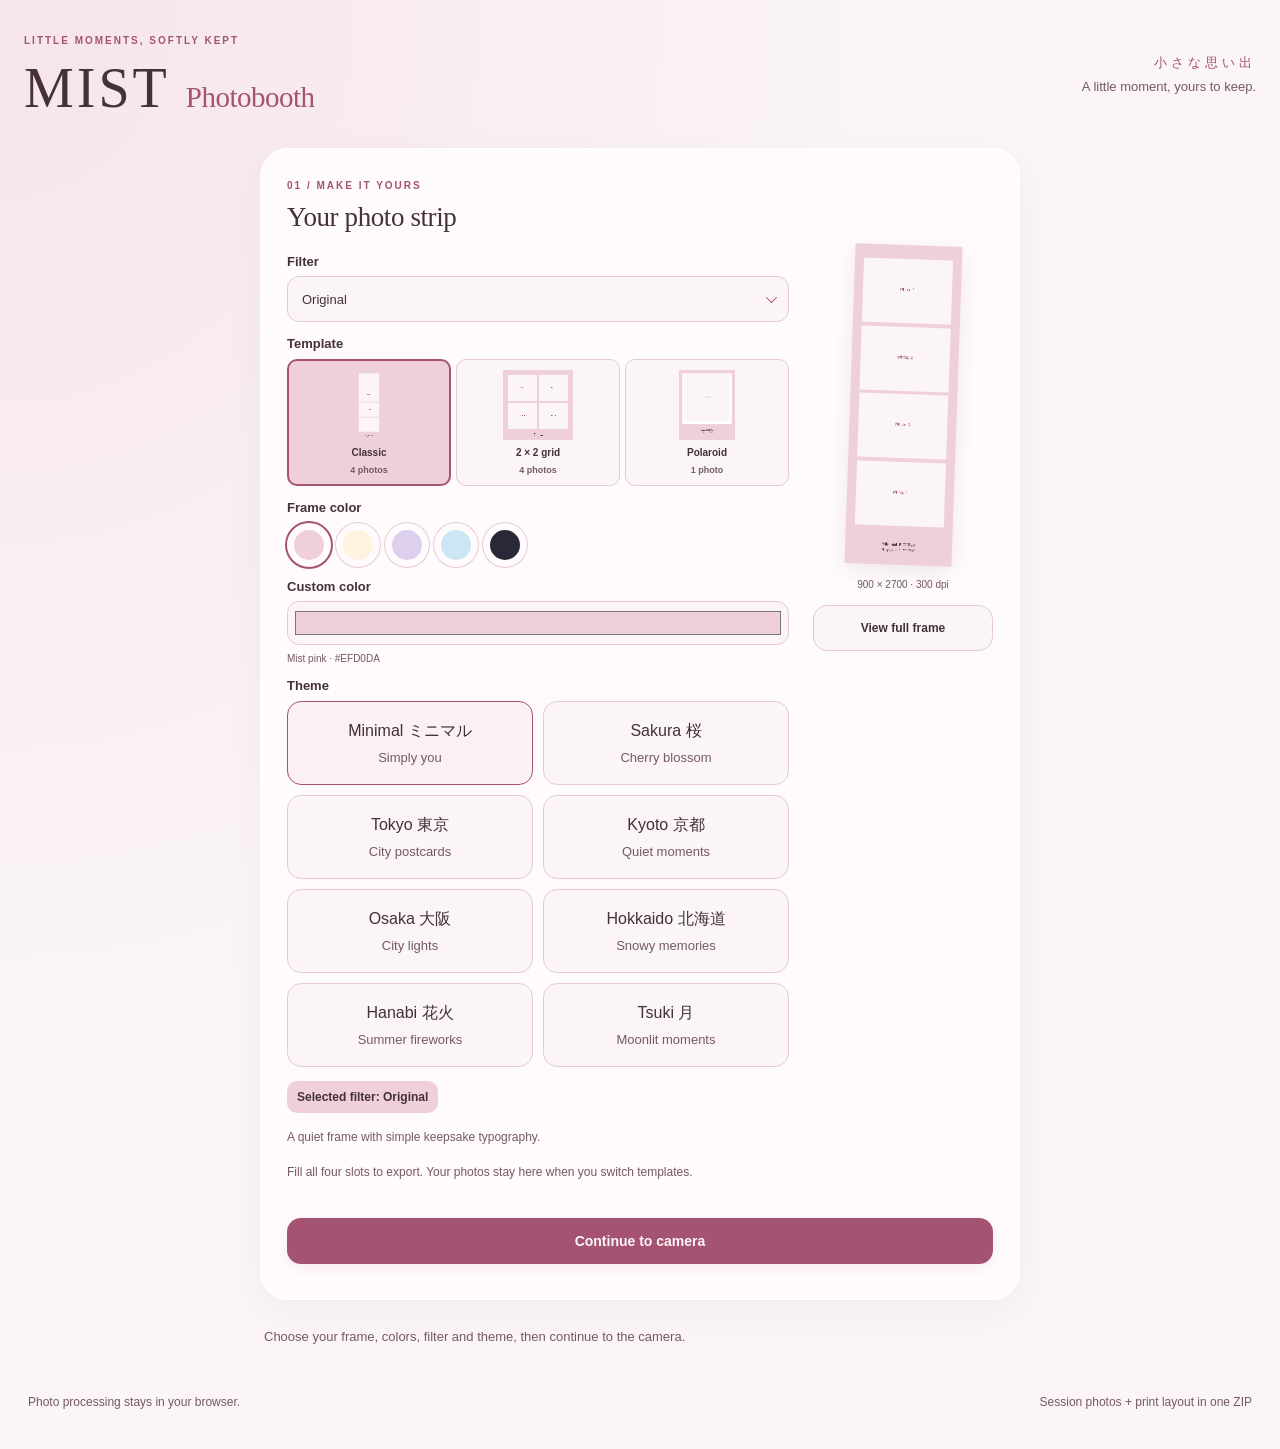
==== web/index.html @ 8bdfc97f "under Review" ====
<!doctype html>
<html lang="en">
<head>
  <meta charset="utf-8">
  <meta name="viewport" content="width=device-width, initial-scale=1, viewport-fit=cover">
  <meta name="theme-color" content="#EFD0DA">
  <title>MIST Photobooth</title>
  <link rel="icon" href="favicon.svg" type="image/svg+xml">
  <link rel="stylesheet" href="styles.css">
  <script src="local-save.js" defer></script>
  <script src="filters.js" defer></script>
  <script src="strip-renderer.js" defer></script>
  <script src="app.js" defer></script>
</head>
<body>
  <header><div><span class="eyebrow">LITTLE MOMENTS, SOFTLY KEPT</span><h1>MIST <span>Photobooth</span></h1></div><p><span lang="ja">小さな思い出</span><br>A little moment, yours to keep.</p></header>
  <main class="booth-flow" data-step="design">
    <section id="camera-step" class="camera-panel" aria-label="Live camera" hidden>
      <div class="panel-heading"><div><span class="eyebrow">02 / CAPTURE</span><h2>A moment for you</h2></div><span class="session-tag">Your cozy corner</span></div>
      <div class="viewfinder">
        <video id="camera" autoplay muted playsinline aria-label="Live camera preview"></video>
        <canvas id="camera-preview" hidden role="img" aria-label="Live camera with selected filter"></canvas>
        <div id="placeholder"><span class="camera-icon" aria-hidden="true">◎</span><h2>Make a little memory</h2><p>Open your camera, settle in, and be yourself.<br>Or bring a few favorite photos from your device.</p></div>
        <span id="live-badge" hidden><i></i> LIVE</span>
        <div id="countdown" role="timer" aria-label="Capture countdown" aria-live="assertive" aria-atomic="true" hidden></div>
        <div id="capture-note" role="status" aria-live="polite" hidden></div>
        <div id="shutter-flash" aria-hidden="true"></div>
      </div>
      <div class="camera-controls">
        <label>Camera <select id="device" aria-label="Camera device"><option value="">Default camera</option></select></label>
        <button id="connect" class="secondary">Open camera</button>
        <button id="switch-camera" class="secondary" hidden disabled>Switch to back camera</button>
        <label class="timer-choice">Countdown<select id="capture-delay"><option value="0">Off</option><option value="3" selected>3 seconds</option><option value="5">5 seconds</option><option value="10">10 seconds</option></select></label>
        <label class="mirror"><input id="mirror" type="checkbox" checked> Mirror photos</label>
      </div>
      <button id="capture" class="primary" disabled>Capture photo 1 · 3 second countdown</button>
      <button id="upload" class="secondary upload-button">Upload images</button>
      <input id="image-files" type="file" accept="image/*" multiple hidden aria-label="Choose images for empty photo slots">
      <div id="camera-error" class="camera-help" role="alert" hidden>
        <p id="camera-error-message"></p>
        <p>You can still fill your photo slots with <strong>Upload images</strong>, then save or print your set.</p>
      </div>
      <div id="camera-session-host">
      <section class="session-panel" aria-label="Your four photos">
        <div class="panel-heading"><h2 id="session-heading">Four little moments</h2><p id="progress">0 / 4 photos ready</p></div>
        <div id="slots"></div>
        <p id="session-help" class="hint">Capture or upload all four photos to save or print. Clear a slot to replace its photo.</p>
      </section>
      </div>
      <div class="flow-actions"><button id="back-design" class="quiet" type="button">Back to design</button><button id="review-photos" class="secondary" type="button" disabled>Preview photos</button></div>
    </section>
    <aside id="design-step" aria-label="Choose your photo strip design">
      <section class="strip-editor" aria-label="Photo strip design">
        <div>
          <span class="eyebrow">01 / MAKE IT YOURS</span><h2>Your photo strip</h2>
          <div id="design-controls" class="design-controls">
            <label>Filter<select id="strip-filter" aria-describedby="selected-filter"><option value="original">Original</option><option value="bw">Black &amp; White</option><option value="mono">Mono</option><option value="vintage">Vintage</option><option value="sepia">Sepia</option><option value="rosy">Rosy</option><option value="soft">Soft</option></select></label>
            <div class="template-controls"><span class="control-label">Template</span>
              <select id="strip-template" hidden aria-label="Template"><option value="classic">Classic strip</option><option value="grid">Four-photo grid</option><option value="polaroid">Single Polaroid</option></select>
              <div class="template-choices" role="group" aria-label="Choose a template">
                <button type="button" class="template-choice" data-template="classic" aria-pressed="true"><canvas aria-hidden="true"></canvas><span>Classic</span><small>4 photos</small></button>
                <button type="button" class="template-choice" data-template="grid" aria-pressed="false"><canvas aria-hidden="true"></canvas><span>2 × 2 grid</span><small>4 photos</small></button>
                <button type="button" class="template-choice" data-template="polaroid" aria-pressed="false"><canvas aria-hidden="true"></canvas><span>Polaroid</span><small>1 photo</small></button>
              </div>
            </div>
            <label id="polaroid-photo-label" hidden>Polaroid photo<select id="polaroid-photo"><option value="0">Photo 1</option><option value="1">Photo 2</option><option value="2">Photo 3</option><option value="3">Photo 4</option></select></label>
            <div class="frame-controls"><span class="control-label">Frame color</span>
              <div class="color-swatches" role="group" aria-label="Choose a frame color">
                <button type="button" class="color-swatch mist" data-color="#efd0da" aria-label="Mist pink" aria-pressed="true"></button>
                <button type="button" class="color-swatch cream" data-color="#fff3df" aria-label="Cream" aria-pressed="false"></button>
                <button type="button" class="color-swatch lilac" data-color="#ddd0ef" aria-label="Lilac" aria-pressed="false"></button>
                <button type="button" class="color-swatch sky" data-color="#cde6f5" aria-label="Sky blue" aria-pressed="false"></button>
                <button type="button" class="color-swatch midnight" data-color="#292839" aria-label="Midnight" aria-pressed="false"></button>
              </div>
              <label class="custom-color">Custom color<input id="frame-color" type="color" value="#EFD0DA"></label>
              <span id="color-name" class="selection-note">Mist pink · #EFD0DA</span>
            </div>
            <div class="theme-controls"><span class="control-label">Theme</span><label hidden>Theme<select id="strip-theme" aria-describedby="theme-description"><option value="none">Minimal ミニマル</option><option value="sakura">Sakura 桜</option><option value="tokyo">Tokyo 東京</option><option value="kyoto">Kyoto 京都</option><option value="osaka">Osaka 大阪</option><option value="hokkaido">Hokkaido 北海道</option><option value="hanabi">Hanabi 花火</option><option value="tsuki">Tsuki 月</option></select></label>
              <div class="theme-choices" role="group" aria-label="Choose a theme">
                <button type="button" class="theme-choice" data-theme="none" aria-pressed="true"><span>Minimal ミニマル</span><small>Simply you</small></button>
                <button type="button" class="theme-choice" data-theme="sakura" aria-pressed="false"><span>Sakura 桜</span><small>Cherry blossom</small></button>
                <button type="button" class="theme-choice" data-theme="tokyo" aria-pressed="false"><span>Tokyo 東京</span><small>City postcards</small></button>
                <button type="button" class="theme-choice" data-theme="kyoto" aria-pressed="false"><span>Kyoto 京都</span><small>Quiet moments</small></button>
                <button type="button" class="theme-choice" data-theme="osaka" aria-pressed="false"><span>Osaka 大阪</span><small>City lights</small></button>
                <button type="button" class="theme-choice" data-theme="hokkaido" aria-pressed="false"><span>Hokkaido 北海道</span><small>Snowy memories</small></button>
                <button type="button" class="theme-choice" data-theme="hanabi" aria-pressed="false"><span>Hanabi 花火</span><small>Summer fireworks</small></button>
                <button type="button" class="theme-choice" data-theme="tsuki" aria-pressed="false"><span>Tsuki 月</span><small>Moonlit moments</small></button>
              </div>
            </div>
          </div>
          <p id="selected-filter" class="filter-indicator" role="status" aria-live="polite">Selected filter: Original</p>
          <p id="theme-description" class="hint">A quiet frame with simple keepsake typography.</p>
          <p id="template-help" class="hint">Fill all four slots to export. Your photos stay here when you switch templates.</p>
        </div>
        <div id="design-preview-host" class="flow-preview-host"><div id="shared-strip-preview" class="strip-preview"><canvas id="strip-preview" width="900" height="2700" role="img" aria-label="Photo strip preview with your selected design"></canvas><span id="strip-resolution">900 × 2700 · 300 dpi</span><button id="open-strip-preview" class="secondary" type="button" aria-haspopup="dialog">View full frame</button></div></div>
      </section>
      <button id="continue-camera" class="primary" type="button">Continue to camera</button>
    </aside>
    <aside id="preview-step" aria-label="Review your photos" hidden>
      <div class="panel-heading"><div><span class="eyebrow">03 / PREVIEW</span><h2>Your little moments</h2></div></div>
      <div id="review-preview-host" class="flow-preview-host"></div>
      <div id="review-session-host"></div>
      <div class="flow-actions"><button id="retake-photos" class="secondary" type="button">Retake photos</button><button id="continue-keep" class="primary" type="button" disabled>Continue to save / print</button></div>
      <button id="preview-back-camera" class="quiet" type="button">Back to camera</button>
    </aside>
    <aside id="keep-step" aria-label="Download, save or print your photos" hidden>
      <div id="keep-preview-host" class="flow-preview-host"></div>
      <div class="keep-heading"><span class="eyebrow">04 / KEEP THE MEMORY</span><h2>A keepsake, just for you</h2></div>
      <button id="save-strip" class="primary" disabled>Save photo strip</button>
      <button id="share-strip" class="secondary" hidden disabled>Share / Save to Photos</button>
      <p id="share-help" class="hint" hidden>Choose a destination in your device’s share sheet. Photos is available only if your device offers it.</p>
      <p id="download-fallback" class="hint" hidden>File sharing is unavailable. Use Save photo strip to download the PNG.</p>
      <details id="gallery-help" class="gallery-help" hidden>
        <summary>How to add a downloaded image to your gallery</summary>
        <p id="gallery-instructions"></p>
      </details>
      <p class="hint">Downloads the finished strip as a PNG to your device.</p>
      <button id="save" class="primary" disabled>Download photo set</button>
      <button id="save-folder" class="secondary" hidden disabled>Save to folder…</button>
      <button id="print" class="secondary" disabled>Print photo strip</button>
      <p class="hint">In the browser’s print dialog, choose your printer or Save as PDF from the destination list, where available. Use portrait paper, fit to page, and turn off browser headers and footers. If printing is unavailable, save the PNG and print it from another app.</p>
      <button id="reset" class="quiet">Start a new strip</button>
      <button id="back-preview" class="quiet" type="button">Back to preview</button>
    </aside>
    <p id="status" role="status" aria-live="polite">Choose your frame, colors, filter and theme, then continue to the camera.</p>
  </main>
  <footer><span>Photo processing stays in your browser.</span><span id="save-location">Session photos + print layout in one ZIP</span></footer>
  <dialog id="frame-preview-dialog" aria-labelledby="frame-preview-title">
    <div class="frame-preview-heading"><h2 id="frame-preview-title">Your full frame</h2><button id="close-strip-preview" type="button" class="quiet" aria-label="Close full frame preview" autofocus>Close</button></div>
    <div class="full-frame-stage"><canvas id="full-frame-preview" role="img" aria-label="Full photo strip with selected filter, frame and theme"></canvas></div>
    <p class="hint">Your entire frame, exactly as it will appear in the saved strip. Empty slots appear until you add your photos.</p>
  </dialog>
  <div id="print-area" aria-hidden="true"><img id="print-image" alt="Finished photo layout"><p id="print-notice">Fill the required photo slots for your template, then choose Print photo strip in the booth to prepare your finished design.</p></div>
</body>
</html>
---- web/styles.css ----
/* MIST Photobooth ? local fonts and assets, no network dependencies. */
:root {
  color-scheme: light;
  --mist: #EFD0DA;
  --white: #FBF5F7;
  --rose: #A45472;
  --plum: #44313A;
  --muted: #755966;
  --line: #e6c9d4;
  --shadow: 0 12px 40px #44313a0b, 0 2px 8px #44313a04;
  --page-gutter: 24px;
  --page-top: 30px;
  --page-bottom: 30px;
  font-family: "Segoe UI", "Yu Gothic", "Hiragino Kaku Gothic ProN", sans-serif;
  background: var(--white);
  color: var(--plum);
}
* { box-sizing: border-box; }
html { -webkit-text-size-adjust: 100%; text-size-adjust: 100%; }
body {
  margin: 0;
  padding: 30px max(24px, calc((100vw - 1320px) / 2));
  background: radial-gradient(ellipse at 0 0, #efd0da70, transparent 50%), var(--white);
  min-height: 100vh;
}
header { display: flex; justify-content: space-between; align-items: center; gap: 24px; margin-bottom: 28px; }
h1, h2 { font-family: Georgia, "Yu Mincho", "Hiragino Mincho ProN", serif; font-weight: 400; }
h1 { font-size: 56px; line-height: 1.1; letter-spacing: 3px; margin: 10px 0 0; }
h1 span { font-size: 29px; letter-spacing: -.5px; color: var(--rose); }
header p { text-align: right; font-size: 13px; line-height: 1.8; color: var(--muted); margin: 0; }
header p [lang=ja] { letter-spacing: 4px; color: var(--rose); }
h2 { font-size: 27px; line-height: 1.25; margin: 8px 0 20px; letter-spacing: -.4px; }
.eyebrow { font-size: 10px; font-weight: 700; letter-spacing: 2px; color: var(--rose); }
main { display: grid; grid-template-columns: minmax(0, 1fr) 390px; gap: 26px; align-items: start; }
.camera-panel, aside { min-width: 0; border: 1px solid #ffffff; border-radius: 28px; background: #fffafb; box-shadow: var(--shadow); padding: 26px; animation: arrive .5s ease both; }
aside { animation-delay: .06s; }
.panel-heading { display: flex; justify-content: space-between; align-items: center; gap: 16px; }
.panel-heading h2 { margin: 8px 0 20px; }
.session-tag { background: var(--white); border: 1px solid var(--line); border-radius: 30px; color: var(--muted); padding: 8px 12px; font-size: 11px; white-space: nowrap; }
.viewfinder { position: relative; aspect-ratio: 4/3; border: 1px solid var(--line); border-radius: 24px; overflow: hidden; display: flex; justify-content: center; align-items: center; background: radial-gradient(circle at 80% 12%, #fbf5f7cc, transparent 50%), var(--mist); }
.viewfinder::after { content: ""; position: absolute; inset: 14px; border: 1px solid #fbf5f7a8; border-radius: 16px; pointer-events: none; }
video { width: 100%; height: 100%; object-fit: contain; }
video.mirrored { transform: scaleX(-1); }
video { opacity: 0; }
#camera-preview { position: absolute; width: 100%; height: 100%; object-fit: contain; }
video.mirrored + #camera-preview { transform: scaleX(-1); }
#placeholder { position: absolute; text-align: center; padding: 28px; }
#placeholder h2 { font-size: clamp(23px, 2.8vw, 34px); margin: 14px 0; }
#placeholder p { font-size: 14px; line-height: 1.8; margin: 0; color: var(--muted); }
.camera-icon { display: inline-grid; place-items: center; width: 74px; height: 74px; border-radius: 50%; background: #fbf5f799; font-size: 50px; line-height: 1; color: var(--rose); box-shadow: 0 5px 20px #a4547210; }
#live-badge { position: absolute; top: 25px; left: 25px; background: var(--white); color: var(--rose); padding: 8px 12px; border-radius: 30px; font-size: 10px; font-weight: 700; letter-spacing: 2px; }
#live-badge i { display: inline-block; width: 7px; height: 7px; background: var(--rose); border-radius: 50%; margin-right: 6px; }
#countdown {
  position: absolute;
  left: 50%;
  top: 50%;
  transform: translate(-50%, -50%);
  z-index: 5;
  display: grid;
  place-items: center;
  width: 72px;
  height: 72px;
  border-radius: 50%;
  font-family: "Segoe UI", sans-serif;
  font-size: 52px;
  font-weight: 500;
  line-height: 1;
  font-variant-numeric: tabular-nums;
  color: var(--white);
  background: transparent;
  border: 0;
  box-shadow: none;
  text-shadow: 0 2px 6px #44313acc, 0 0 2px #44313a;
  pointer-events: none;
}
#capture-note { position: absolute; bottom: 40px; left: 22px; max-width: calc(100% - 116px); z-index: 5; padding: 8px 14px; border-radius: 30px; color: var(--plum); background: var(--white); border: 1px solid var(--line); font-size: 12px; font-weight: 600; white-space: nowrap; overflow: hidden; text-overflow: ellipsis; pointer-events: none; }
#shutter-flash { position: absolute; inset: 0; z-index: 4; background: var(--white); opacity: 0; pointer-events: none; }
#shutter-flash.active { animation: shutter-flash .28s ease-out; }
@keyframes shutter-flash { from { opacity: .35; } to { opacity: 0; } }
.timer-choice { display: flex; align-items: center; gap: 8px; }
.camera-controls { display: flex; align-items: center; gap: 10px; flex-wrap: wrap; margin: 18px 0; font-size: 13px; }
.camera-controls > label:first-child { display: flex; align-items: center; gap: 8px; }
.camera-controls select { max-width: 170px; }
.mirror { margin-left: auto; display: flex; align-items: center; gap: 6px; min-height: 44px; cursor: pointer; }
select, input[type=color] { border: 1px solid var(--line); border-radius: 12px; background: var(--white); color: var(--plum); font: inherit; }
select { padding: 11px 30px 11px 12px; min-height: 44px; max-width: 100%; }
input { accent-color: var(--rose); }
button { cursor: pointer; border: 1px solid transparent; border-radius: 14px; padding: 13px 16px; min-height: 46px; font: 600 14px "Segoe UI", sans-serif; transition: background .2s, color .2s, border-color .2s, box-shadow .2s, transform .2s; }
.primary { background: var(--rose); color: var(--white); box-shadow: 0 4px 12px #a4547215; }
.primary:hover:not(:disabled) { background: #904160; box-shadow: 0 6px 16px #a4547225; transform: translateY(-1px); }
.secondary { background: var(--white); border-color: var(--line); color: var(--plum); }
.secondary:hover:not(:disabled) { background: var(--mist); border-color: var(--rose); transform: translateY(-1px); }
.quiet { background: transparent; color: var(--rose); }
.quiet:hover:not(:disabled) { background: var(--white); }
button:active:not(:disabled) { transform: translateY(0); }
button:disabled { background: #eddee4; color: #77636c; border-color: transparent; box-shadow: none; cursor: not-allowed; }
button:focus-visible, select:focus-visible, input:focus-visible, summary:focus-visible { outline: 2px solid var(--rose); outline-offset: 4px; }
#capture, .upload-button { width: 100%; }
#capture { font-size: 15px; }
.upload-button { margin-top: 10px; }
#status { font-size: 13px; min-height: 42px; line-height: 1.7; color: var(--muted); margin: 18px 0; }
.camera-help { margin-top: 14px; padding: 12px 16px; border: 1px solid var(--rose); border-radius: 14px; background: var(--white); font-size: 14px; line-height: 1.6; }
.camera-help p { margin: 6px 0; }
.session-panel { border-top: 1px solid var(--line); padding-top: 20px; }
.session-panel h2 { font-size: 23px; margin: 0 0 16px; }
#progress { font-size: 12px; color: var(--rose); margin: 0 0 16px; white-space: nowrap; }
#slots { display: grid; grid-template-columns: 1fr 1fr; gap: 12px; }
.slot { display: flex; flex-direction: column; gap: 8px; align-items: stretch; min-width: 0; }
.slot-preview { height: 100px; width: 100%; min-width: 0; overflow: hidden; background: var(--white); border: 1px dashed var(--line); border-radius: 14px; display: flex; justify-content: center; align-items: center; color: var(--muted); font-size: 12px; text-align: center; padding: 0; }
.slot-preview img, .slot-preview canvas { width: 100%; height: 100%; object-fit: cover; animation: arrive .3s ease; }
.slot-actions { display: grid; grid-template-columns: repeat(3, minmax(44px, 1fr)); gap: 4px; }
.slot .slot-actions button { background: var(--white); color: var(--plum); border: 1px solid var(--line); padding: 4px; width: 100%; min-width: 44px; min-height: 44px; font-size: 11px; }
.slot .slot-actions .clear-photo { font-size: 22px; }
.slot button:disabled { color: #aa8997; }
.hint { color: var(--muted); font-size: 12px; line-height: 1.7; margin: 14px 0; }
.strip-editor { display: grid; grid-template-columns: minmax(0, 1fr) 90px; gap: 16px; }
.design-controls { display: grid; grid-template-columns: 1fr; gap: 14px; }
.design-controls label { display: flex; flex-direction: column; gap: 7px; font-size: 13px; font-weight: 600; }
.design-controls select { width: 100%; font-weight: 400; }
.design-controls input[type=color] { width: 100%; height: 44px; padding: 5px; cursor: pointer; }
.filter-indicator { display: inline-block; background: var(--mist); color: var(--plum); border-radius: 10px; padding: 7px 10px; font-size: 12px; font-weight: 600; line-height: 1.5; margin: 14px 0 0; }
.control-label { display: block; font-size: 13px; font-weight: 600; margin-bottom: 8px; }
.template-controls, .frame-controls { min-width: 0; }
.template-choices { display: grid; grid-template-columns: repeat(3, minmax(0, 1fr)); gap: 5px; }
.template-choice { display: flex; flex-direction: column; align-items: center; justify-content: center; gap: 7px; padding: 10px 3px; border: 1px solid var(--line); border-radius: 10px; color: var(--plum); background: var(--white); min-width: 0; }
.template-choice canvas { width: auto; height: 70px; max-width: 100%; object-fit: contain; }
.template-choice span { font-size: 10px; font-weight: 600; white-space: nowrap; }
.template-choice small { font-size: 9px; color: var(--muted); }
.template-choice[aria-pressed=true] { border: 2px solid var(--rose); padding: 9px 2px; background: var(--mist); }
.color-swatches { display: flex; flex-wrap: wrap; gap: 5px; margin-bottom: 12px; }
.color-swatch { width: 44px; height: 44px; min-height: 44px; padding: 0; border: 7px solid #fffafb; border-radius: 50%; box-shadow: 0 0 0 1px var(--line); }
.color-swatch[aria-pressed=true] { box-shadow: 0 0 0 2px var(--rose); }
.color-swatch.mist { background: #efd0da; }.color-swatch.cream { background: #fff3df; }.color-swatch.lilac { background: #ddd0ef; }.color-swatch.sky { background: #cde6f5; }.color-swatch.midnight { background: #292839; }
.selection-note { display: block; font-size: 10px; color: var(--muted); margin-top: 8px; }
.mist-select { position: relative; min-width: 0; width: 100%; font-weight: 400; }
.mist-select-trigger { display: flex; align-items: center; justify-content: space-between; gap: 12px; width: 100%; min-height: 46px; padding: 11px 14px; border: 1px solid var(--line); border-radius: 12px; background: var(--white); color: var(--plum); font: inherit; text-align: left; }
.mist-select-trigger::after { content: ""; width: 7px; height: 7px; flex-shrink: 0; border-right: 1.5px solid var(--rose); border-bottom: 1.5px solid var(--rose); transform: rotate(45deg) translateY(-2px); transition: transform .18s; }
.mist-select-trigger[aria-expanded=true] { border-color: var(--rose); box-shadow: 0 0 0 3px #efd0da70; }
.mist-select-trigger[aria-expanded=true]::after { transform: rotate(225deg) translate(-2px,-2px); }
.mist-options { position: absolute; top: calc(100% + 7px); left: 0; right: 0; z-index: 30; padding: 6px; max-height: min(336px,50svh); overflow-y: auto; overscroll-behavior: contain; scrollbar-width: thin; scrollbar-color: #d4a0b4 var(--white); border: 1px solid var(--line); border-radius: 16px; background: #fffafb; box-shadow: 0 12px 30px #44313a18; }
.mist-select[data-placement=up] .mist-options { top: auto; bottom: calc(100% + 7px); }
.mist-option { display: flex; align-items: center; justify-content: space-between; gap: 8px; min-height: 44px; padding: 10px 12px; border-radius: 10px; color: var(--plum); cursor: pointer; font-size: inherit; line-height: 1.4; user-select: none; transition: background .15s; }
.mist-option[aria-selected=true] { background: var(--mist); font-weight: 600; }
.mist-option[aria-selected=true]::after { content: "✓"; color: var(--rose); font-weight: 700; }
.mist-option.is-active { outline: 1px solid var(--rose); outline-offset: -1px; background: var(--mist); }
.mist-option[aria-selected=true].is-active { background: var(--mist); }
.mist-option[aria-disabled=true] { opacity: .5; cursor: not-allowed; }
.camera-controls .mist-select { width: auto; flex: 1; max-width: 240px; }
.slot[data-active=false] .slot-preview { border-color: var(--line); }
.slot[data-active=true] .slot-preview { border-color: var(--rose); }
.strip-preview { display: flex; align-items: center; flex-direction: column; gap: 12px; padding-top: 70px; }
.strip-preview canvas { max-width: 100%; max-height: 320px; width: auto; height: auto; box-shadow: 0 7px 20px #44313a15; transform: rotate(2deg); transition: transform .3s ease; }
.strip-preview canvas:hover { transform: rotate(0); }
.strip-preview span { color: var(--muted); font-size: 10px; text-align: center; line-height: 1.6; }
.strip-preview button { width: 100%; font-size: 12px; }
body.preview-open { overflow: hidden; }
#frame-preview-dialog { width: min(760px, calc(100vw - 28px)); max-height: calc(100svh - 28px); padding: 20px; border: 1px solid var(--line); border-radius: 24px; background: #fffafb; color: var(--plum); box-shadow: var(--shadow); }
#frame-preview-dialog::backdrop { background: #44313a99; backdrop-filter: blur(5px); }
.frame-preview-heading { display: flex; justify-content: space-between; align-items: center; gap: 12px; margin-bottom: 16px; }
.frame-preview-heading h2 { margin: 0; font-size: 25px; }
.frame-preview-heading button { width: auto; margin: 0; min-width: 70px; }
.full-frame-stage { display: flex; align-items: center; justify-content: center; min-width: 0; padding: 12px; border-radius: 16px; background: var(--white); }
#full-frame-preview { display: block; width: auto; height: auto; max-width: 100%; max-height: max(100px, calc(100svh - 240px)); object-fit: contain; box-shadow: 0 5px 18px #44313a20; }
#frame-preview-dialog > .hint { margin-bottom: 0; }
.keep-heading { border-top: 1px solid var(--line); padding-top: 22px; margin-top: 12px; }
.keep-heading h2 { font-size: 23px; margin-bottom: 18px; }
aside > button { width: 100%; margin-bottom: 9px; }
.gallery-help { color: var(--muted); font-size: 12px; line-height: 1.7; margin: 12px 0 18px; }
.gallery-help summary { cursor: pointer; color: var(--rose); min-height: 44px; padding: 12px 0; }
.gallery-help p { margin: 10px 0; }
footer { display: flex; justify-content: space-between; gap: 12px; font-size: 12px; line-height: 1.7; color: var(--muted); margin: 24px 4px 6px; }
#print-area { display: none; }
[hidden] { display: none !important; }
@keyframes arrive { from { opacity: 0; transform: translateY(7px); } to { opacity: 1; transform: translateY(0); } }
@media (max-width: 1080px) {
  main { grid-template-columns: minmax(0, 1fr) 340px; gap: 20px; }
  .camera-panel, aside { padding: 20px; }
  .session-tag { display: none; }
  .mirror { margin-left: 0; }
}
@media screen and (max-width: 1100px) {
  body { padding: 24px 18px; --page-gutter: 18px; --page-top: 24px; --page-bottom: 24px; }
  main { grid-template-columns: 1fr; }
  header p { display: none; }
  .strip-editor { grid-template-columns: minmax(0, 1fr) 180px; gap: 24px; }
  .design-controls { grid-template-columns: 1fr 1fr; }
  .strip-preview { padding-top: 12px; }
  .strip-preview canvas { max-height: 420px; }
  select, input[type=color] { font-size: 16px; }
  .mist-select { font-size: 16px; }
  .camera-controls > label:first-child { flex: 1; min-width: 220px; }
  .camera-controls select { min-width: 0; max-width: 100%; }
  footer { flex-direction: column; }
}
@media screen and (max-width: 600px) {
  body { padding: 22px 12px; --page-gutter: 12px; --page-top: 22px; --page-bottom: 22px; }
  header { margin: 0 8px 24px; }
  h1 { font-size: 43px; letter-spacing: 1px; }
  h1 span { font-size: 23px; }
  .eyebrow { font-size: 9px; letter-spacing: 1.5px; }
  .camera-panel, aside { padding: 18px; border-radius: 22px; }
  .viewfinder { aspect-ratio: 3/4; max-height: 62svh; min-height: 220px; border-radius: 20px; }
  #placeholder { padding: 20px; }
  #placeholder h2 { font-size: 25px; }
  #placeholder p { font-size: 13px; }
  .camera-controls > label:first-child { width: 100%; flex-basis: 100%; min-width: 0; }
  .camera-controls select { flex: 1; max-width: none; min-width: 0; }
  .camera-controls .mist-select { max-width: none; }
  .camera-controls button { flex: 1; }
  .timer-choice { width: 100%; }
  .timer-choice select { flex: 1; min-width: 0; }
  .mirror { width: 100%; padding: 4px 0; }
  .session-panel h2 { font-size: 20px; }
  #slots { gap: 8px; }
  .slot-preview { height: 85px; font-size: 10px; }
  .slot button { width: 24px; }
  .strip-editor { grid-template-columns: minmax(0, 1fr) 80px; gap: 14px; }
  .design-controls { grid-template-columns: 1fr; }
  .strip-preview { padding-top: 70px; }
  #countdown { width: 60px; height: 60px; font-size: 44px; }
  #capture-note { bottom: 30px; left: 18px; padding: 8px 10px; font-size: 11px; }
  .slot .slot-actions button { font-size: 12px; }
  .slot .slot-actions .clear-photo { font-size: 22px; }
}
@media (max-width: 380px) { #slots { grid-template-columns: 1fr; } }
@media screen and (max-width: 1100px) and (max-height: 600px) and (orientation: landscape) {
  body { padding-top: 14px; padding-bottom: 14px; --page-top: 14px; --page-bottom: 14px; }
  header { margin-bottom: 16px; }
  h1 { font-size: 38px; }
  h1 span { font-size: 25px; }
  .viewfinder { aspect-ratio: auto; height: clamp(210px, 60svh, 340px); min-height: 0; max-height: 60svh; }
  .camera-controls { margin: 12px 0; }
}
@media screen {
  body {
    padding-left: max(var(--page-gutter), env(safe-area-inset-left), calc((100vw - 1320px) / 2));
    padding-right: max(var(--page-gutter), env(safe-area-inset-right), calc((100vw - 1320px) / 2));
    padding-top: max(var(--page-top), env(safe-area-inset-top));
    padding-bottom: max(var(--page-bottom), env(safe-area-inset-bottom));
  }
}
@media (prefers-reduced-motion: reduce) {
  *, *::before, *::after { animation: none !important; transition: none !important; }
}
/* The printer's selected paper size is respected, with a quarter-inch margin. */
@page {
  size: auto;
  margin: .25in;
}
@media print {
  html, body { background: white; margin: 0; padding: 0; color: black; }
  body > :not(#print-area) { display: none !important; }
  #print-area {
    display: block;
    width: 100%;
    break-inside: avoid;
    page-break-inside: avoid;
    print-color-adjust: exact;
    -webkit-print-color-adjust: exact;
  }
  #print-image {
    display: block;
    margin: 0 auto;
    width: min(3in, calc(100vh / 3));
    height: auto;
    max-width: 100%;
    max-height: 100vh;
    object-fit: contain;
    border: 0;
    box-shadow: none;
  }
  #print-area[data-template=grid] #print-image { width: min(6in, 100vh); }
  #print-area[data-template=polaroid] #print-image { width: min(4in, 80vh); }
  #print-notice { display: none; }
  #print-area:not([data-ready=true]) #print-image { display: none; }
  #print-area:not([data-ready=true]) #print-notice { display: block; font: 14pt Arial, sans-serif; }
}

/* Separate steps reuse the existing MIST panels and controls. */
main.booth-flow { grid-template-columns: minmax(0, 1fr); max-width: 760px; margin-inline: auto; }
.booth-flow #design-step .strip-editor { grid-template-columns: minmax(0, 1fr) 180px; gap: 24px; }
.booth-flow #design-step .strip-preview { padding-top: 70px; }
#continue-camera { margin-top: 22px; }
.flow-actions { display: flex; flex-wrap: wrap; gap: 10px; margin-top: 20px; }
.flow-actions > button { flex: 1; }
#review-preview-host .strip-preview, #keep-preview-host .strip-preview { padding: 0 0 24px; }
#review-preview-host canvas, #keep-preview-host canvas { max-height: 480px; transform: none; }
#review-preview-host .strip-preview button, #keep-preview-host .strip-preview button { width: auto; }
.booth-flow > #status { margin: 0 4px; }
@media screen and (max-width: 600px) {
  .booth-flow #design-step .strip-editor { grid-template-columns: minmax(0, 1fr) 80px; gap: 14px; }
  .flow-actions > button { flex-basis: 100%; }
}

.theme-choices { display: grid; grid-template-columns: repeat(2, minmax(0, 1fr)); gap: 10px; }
.theme-choice { display: flex; flex-direction: column; align-items: center; justify-content: center; gap: 8px; min-width: 0; min-height: 84px; padding: 12px 6px; border: 1px solid var(--line); background: var(--white); color: var(--plum); font-weight: 400; }
.theme-choice span { font-size: 16px; }
.theme-choice small { font-size: 13px; color: var(--muted); }
.theme-choice[aria-pressed=true] { border-color: var(--rose); background: #efd0da40; }
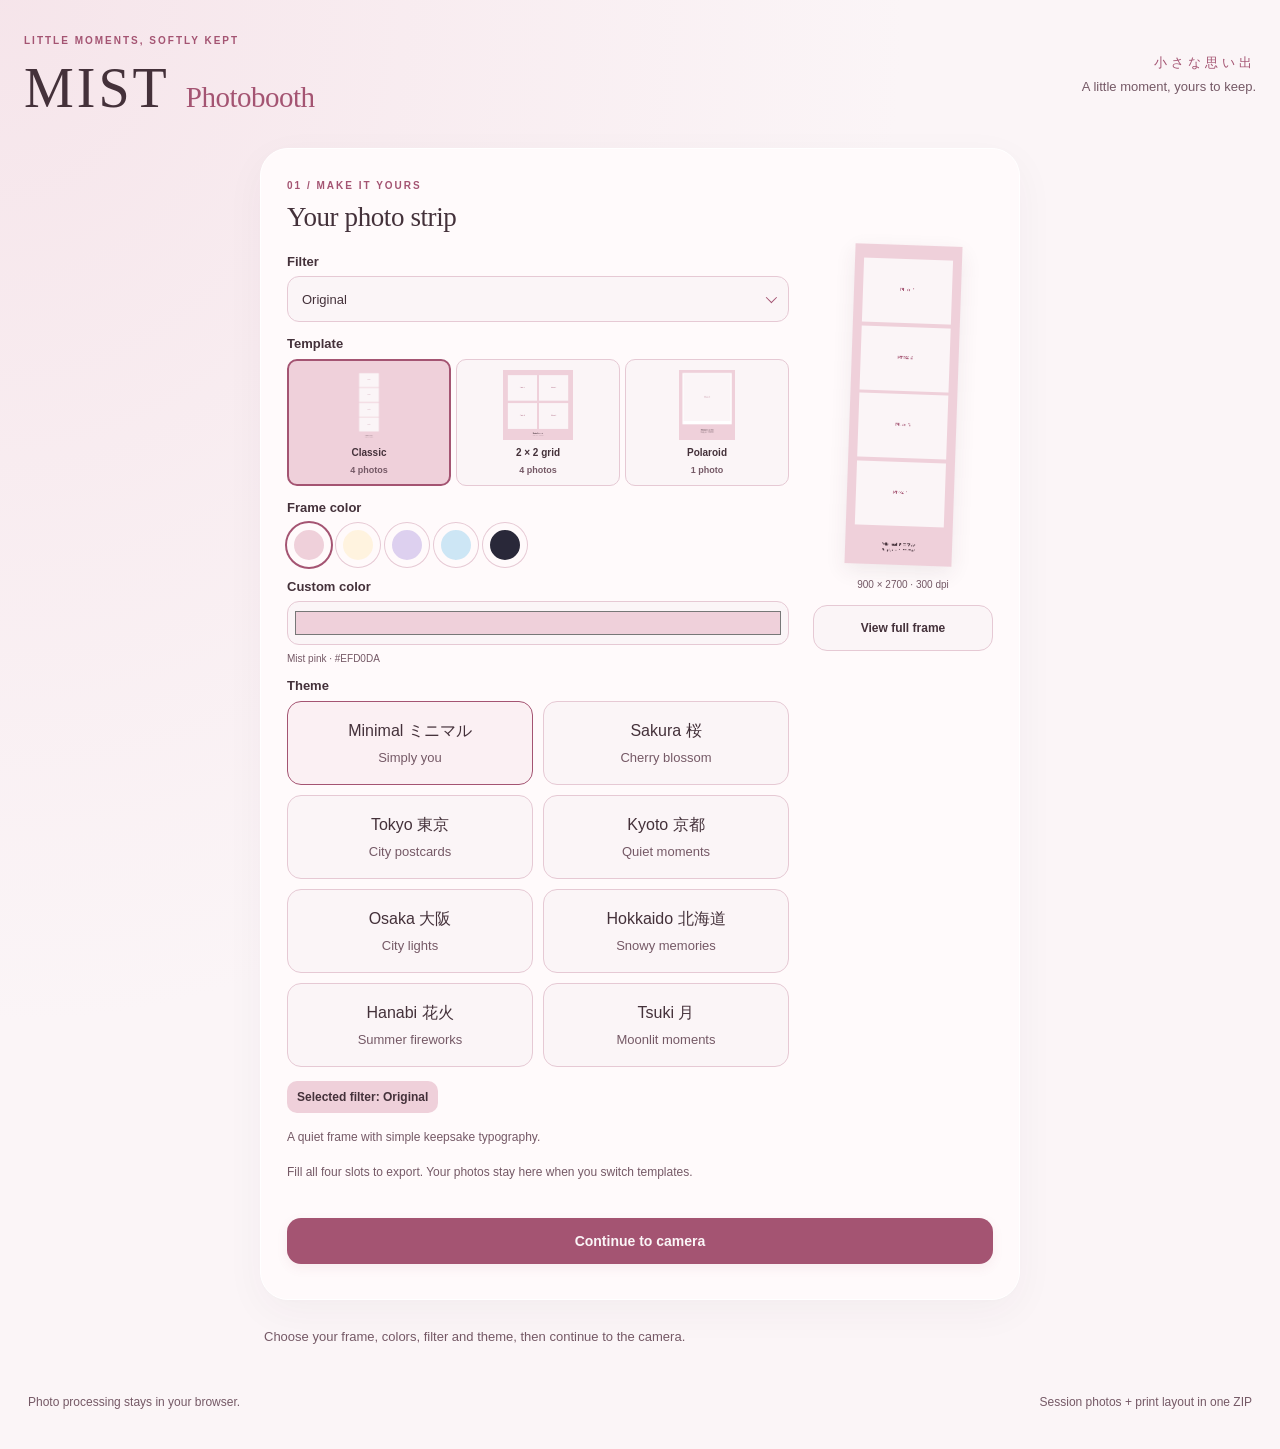
==== commit 4ffe2fac: "Refresh cached photo assets and verify frames have no white padding" ====
--- a/web/index.html
+++ b/web/index.html
@@ -6,10 +6,10 @@
   <meta name="theme-color" content="#EFD0DA">
   <title>MIST Photobooth</title>
   <link rel="icon" href="favicon.svg" type="image/svg+xml">
-  <link rel="stylesheet" href="styles.css">
+  <link rel="stylesheet" href="styles.css?v=20261005-fill">
   <script src="local-save.js" defer></script>
   <script src="filters.js" defer></script>
-  <script src="strip-renderer.js" defer></script>
+  <script src="strip-renderer.js?v=20261005-fill" defer></script>
   <script src="app.js" defer></script>
 </head>
 <body>
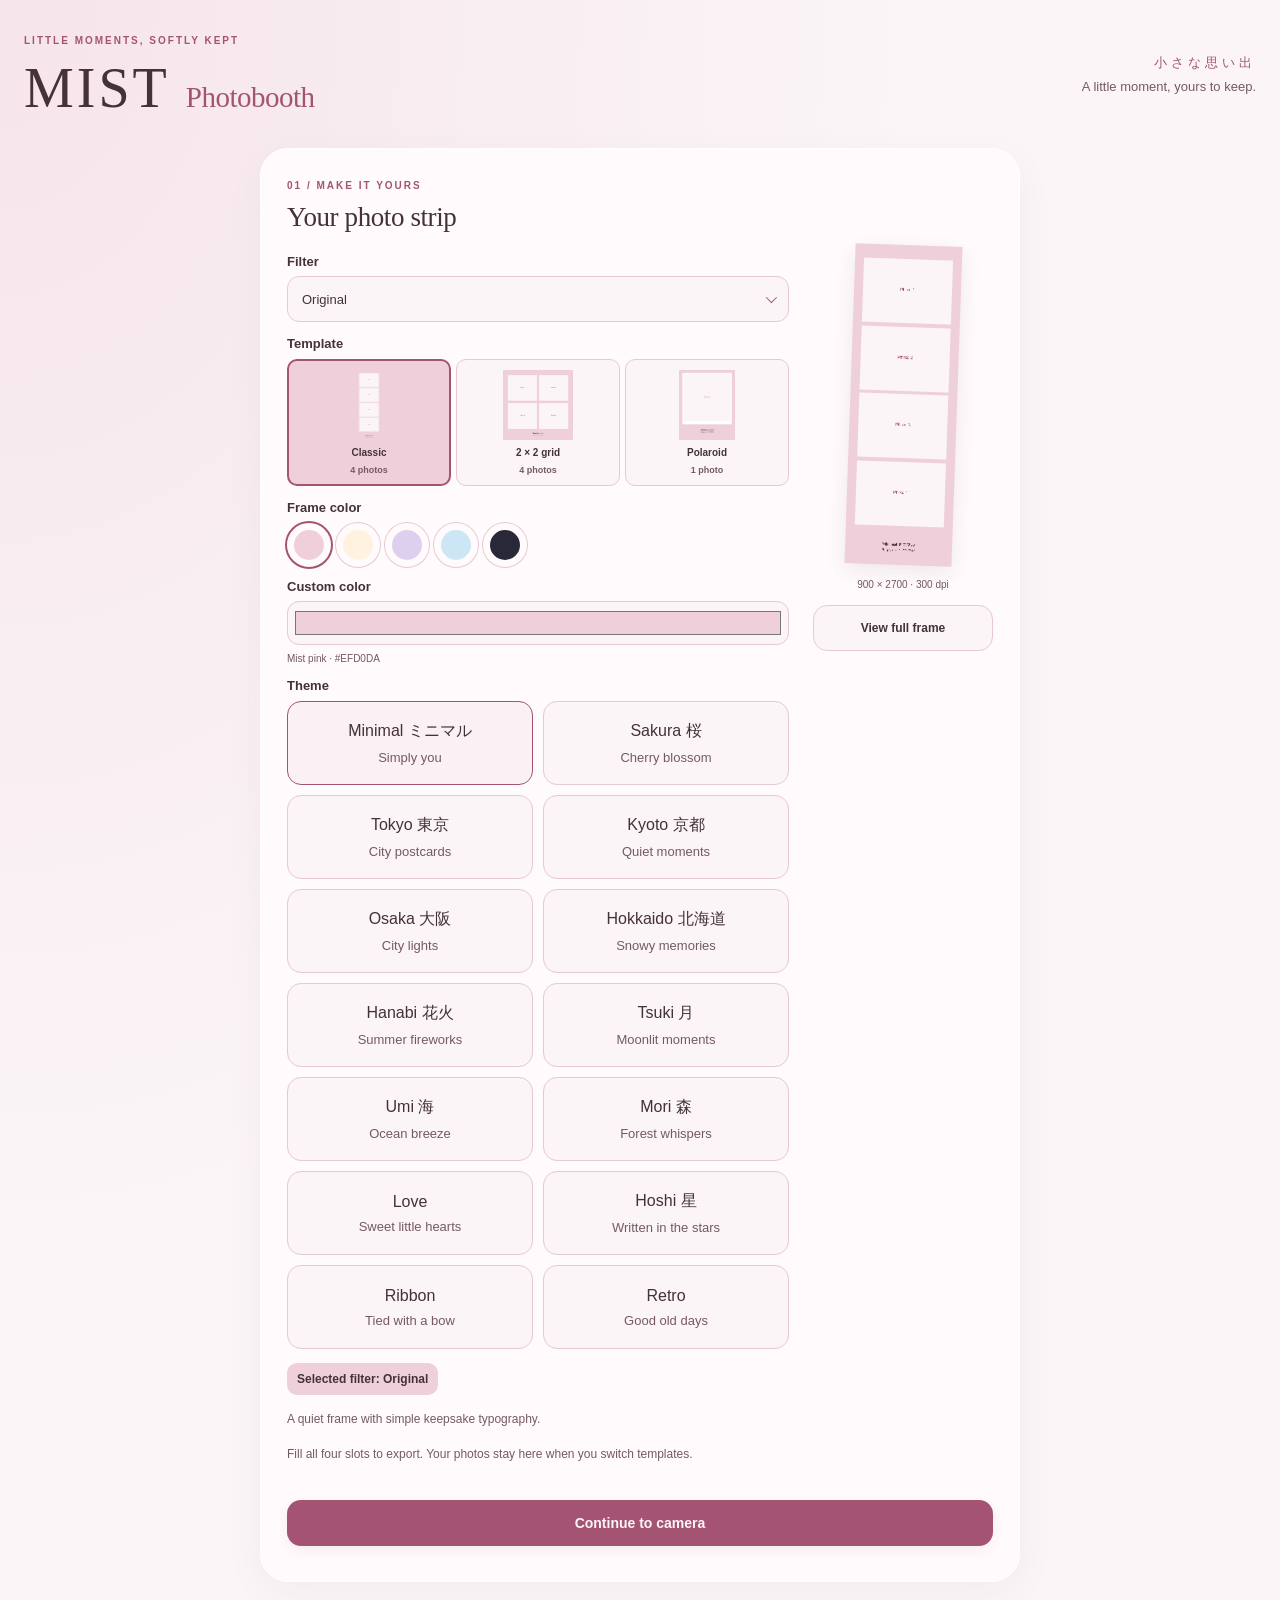
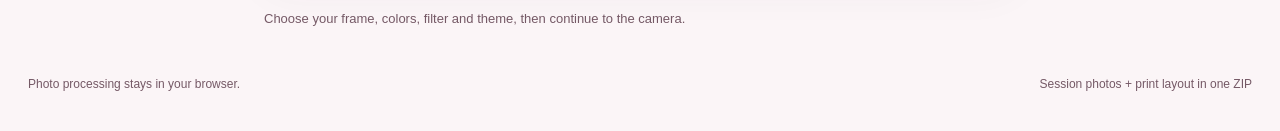
==== commit 1d406404: "Improve preview customization and simplify photo retakes" ====
--- a/web/index.html
+++ b/web/index.html
@@ -6,11 +6,11 @@
   <meta name="theme-color" content="#EFD0DA">
   <title>MIST Photobooth</title>
   <link rel="icon" href="favicon.svg" type="image/svg+xml">
-  <link rel="stylesheet" href="styles.css?v=20261005-fill">
+  <link rel="stylesheet" href="styles.css?v=20261006-retake-only">
   <script src="local-save.js" defer></script>
-  <script src="filters.js" defer></script>
-  <script src="strip-renderer.js?v=20261005-fill" defer></script>
-  <script src="app.js" defer></script>
+  <script src="filters.js?v=20261006-options" defer></script>
+  <script src="strip-renderer.js?v=20261006-options" defer></script>
+  <script src="app.js?v=20261006-retake-only" defer></script>
 </head>
 <body>
   <header><div><span class="eyebrow">LITTLE MOMENTS, SOFTLY KEPT</span><h1>MIST <span>Photobooth</span></h1></div><p><span lang="ja">小さな思い出</span><br>A little moment, yours to keep.</p></header>
@@ -41,10 +41,10 @@
         <p>You can still fill your photo slots with <strong>Upload images</strong>, then save or print your set.</p>
       </div>
       <div id="camera-session-host">
-      <section class="session-panel" aria-label="Your four photos">
+      <section class="session-panel" aria-label="Your four photos" hidden>
         <div class="panel-heading"><h2 id="session-heading">Four little moments</h2><p id="progress">0 / 4 photos ready</p></div>
         <div id="slots"></div>
-        <p id="session-help" class="hint">Capture or upload all four photos to save or print. Clear a slot to replace its photo.</p>
+        <p id="session-help" class="hint">Choose Retake below a photo to take it again when you are ready.</p>
       </section>
       </div>
       <div class="flow-actions"><button id="back-design" class="quiet" type="button">Back to design</button><button id="review-photos" class="secondary" type="button" disabled>Preview photos</button></div>
@@ -53,8 +53,9 @@
       <section class="strip-editor" aria-label="Photo strip design">
         <div>
           <span class="eyebrow">01 / MAKE IT YOURS</span><h2>Your photo strip</h2>
+          <div id="design-options-host"><div id="shared-design-options">
           <div id="design-controls" class="design-controls">
-            <label>Filter<select id="strip-filter" aria-describedby="selected-filter"><option value="original">Original</option><option value="bw">Black &amp; White</option><option value="mono">Mono</option><option value="vintage">Vintage</option><option value="sepia">Sepia</option><option value="rosy">Rosy</option><option value="soft">Soft</option></select></label>
+            <label>Filter<select id="strip-filter" aria-describedby="selected-filter"><option value="original">Original</option><option value="bw">Black &amp; White</option><option value="mono">Mono</option><option value="vintage">Vintage</option><option value="sepia">Sepia</option><option value="rosy">Rosy</option><option value="soft">Soft</option><option value="warm">Warm glow</option><option value="cool">Cool breeze</option><option value="peach">Peach</option><option value="lavender">Lavender</option><option value="faded">Faded film</option><option value="vivid">Vivid</option></select></label>
             <div class="template-controls"><span class="control-label">Template</span>
               <select id="strip-template" hidden aria-label="Template"><option value="classic">Classic strip</option><option value="grid">Four-photo grid</option><option value="polaroid">Single Polaroid</option></select>
               <div class="template-choices" role="group" aria-label="Choose a template">
@@ -75,7 +76,7 @@
               <label class="custom-color">Custom color<input id="frame-color" type="color" value="#EFD0DA"></label>
               <span id="color-name" class="selection-note">Mist pink · #EFD0DA</span>
             </div>
-            <div class="theme-controls"><span class="control-label">Theme</span><label hidden>Theme<select id="strip-theme" aria-describedby="theme-description"><option value="none">Minimal ミニマル</option><option value="sakura">Sakura 桜</option><option value="tokyo">Tokyo 東京</option><option value="kyoto">Kyoto 京都</option><option value="osaka">Osaka 大阪</option><option value="hokkaido">Hokkaido 北海道</option><option value="hanabi">Hanabi 花火</option><option value="tsuki">Tsuki 月</option></select></label>
+            <div class="theme-controls"><span class="control-label">Theme</span><label hidden>Theme<select id="strip-theme" aria-describedby="theme-description"><option value="none">Minimal ミニマル</option><option value="sakura">Sakura 桜</option><option value="tokyo">Tokyo 東京</option><option value="kyoto">Kyoto 京都</option><option value="osaka">Osaka 大阪</option><option value="hokkaido">Hokkaido 北海道</option><option value="hanabi">Hanabi 花火</option><option value="tsuki">Tsuki 月</option><option value="umi">Umi 海</option><option value="mori">Mori 森</option><option value="love">Love</option><option value="hoshi">Hoshi 星</option><option value="ribbon">Ribbon</option><option value="retro">Retro</option></select></label>
               <div class="theme-choices" role="group" aria-label="Choose a theme">
                 <button type="button" class="theme-choice" data-theme="none" aria-pressed="true"><span>Minimal ミニマル</span><small>Simply you</small></button>
                 <button type="button" class="theme-choice" data-theme="sakura" aria-pressed="false"><span>Sakura 桜</span><small>Cherry blossom</small></button>
@@ -85,12 +86,19 @@
                 <button type="button" class="theme-choice" data-theme="hokkaido" aria-pressed="false"><span>Hokkaido 北海道</span><small>Snowy memories</small></button>
                 <button type="button" class="theme-choice" data-theme="hanabi" aria-pressed="false"><span>Hanabi 花火</span><small>Summer fireworks</small></button>
                 <button type="button" class="theme-choice" data-theme="tsuki" aria-pressed="false"><span>Tsuki 月</span><small>Moonlit moments</small></button>
+                <button type="button" class="theme-choice" data-theme="umi" aria-pressed="false"><span>Umi 海</span><small>Ocean breeze</small></button>
+                <button type="button" class="theme-choice" data-theme="mori" aria-pressed="false"><span>Mori 森</span><small>Forest whispers</small></button>
+                <button type="button" class="theme-choice" data-theme="love" aria-pressed="false"><span>Love</span><small>Sweet little hearts</small></button>
+                <button type="button" class="theme-choice" data-theme="hoshi" aria-pressed="false"><span>Hoshi 星</span><small>Written in the stars</small></button>
+                <button type="button" class="theme-choice" data-theme="ribbon" aria-pressed="false"><span>Ribbon</span><small>Tied with a bow</small></button>
+                <button type="button" class="theme-choice" data-theme="retro" aria-pressed="false"><span>Retro</span><small>Good old days</small></button>
               </div>
             </div>
           </div>
           <p id="selected-filter" class="filter-indicator" role="status" aria-live="polite">Selected filter: Original</p>
           <p id="theme-description" class="hint">A quiet frame with simple keepsake typography.</p>
           <p id="template-help" class="hint">Fill all four slots to export. Your photos stay here when you switch templates.</p>
+          </div></div>
         </div>
         <div id="design-preview-host" class="flow-preview-host"><div id="shared-strip-preview" class="strip-preview"><canvas id="strip-preview" width="900" height="2700" role="img" aria-label="Photo strip preview with your selected design"></canvas><span id="strip-resolution">900 × 2700 · 300 dpi</span><button id="open-strip-preview" class="secondary" type="button" aria-haspopup="dialog">View full frame</button></div></div>
       </section>
@@ -98,7 +106,11 @@
     </aside>
     <aside id="preview-step" aria-label="Review your photos" hidden>
       <div class="panel-heading"><div><span class="eyebrow">03 / PREVIEW</span><h2>Your little moments</h2></div></div>
-      <div id="review-preview-host" class="flow-preview-host"></div>
+      <p class="hint">Choose a frame design and color for your little moments. Your preview updates as you make it yours.</p>
+      <div class="review-editor">
+        <div id="review-preview-host" class="flow-preview-host"></div>
+        <section id="review-design-host" aria-label="Customize your finished photo strip"></section>
+      </div>
       <div id="review-session-host"></div>
       <div class="flow-actions"><button id="retake-photos" class="secondary" type="button">Retake photos</button><button id="continue-keep" class="primary" type="button" disabled>Continue to save / print</button></div>
       <button id="preview-back-camera" class="quiet" type="button">Back to camera</button>
--- a/web/styles.css
+++ b/web/styles.css
@@ -108,9 +108,8 @@
 .slot { display: flex; flex-direction: column; gap: 8px; align-items: stretch; min-width: 0; }
 .slot-preview { height: 100px; width: 100%; min-width: 0; overflow: hidden; background: var(--white); border: 1px dashed var(--line); border-radius: 14px; display: flex; justify-content: center; align-items: center; color: var(--muted); font-size: 12px; text-align: center; padding: 0; }
 .slot-preview img, .slot-preview canvas { width: 100%; height: 100%; object-fit: cover; animation: arrive .3s ease; }
-.slot-actions { display: grid; grid-template-columns: repeat(3, minmax(44px, 1fr)); gap: 4px; }
+.slot-actions { display: grid; grid-template-columns: minmax(44px, 1fr); }
 .slot .slot-actions button { background: var(--white); color: var(--plum); border: 1px solid var(--line); padding: 4px; width: 100%; min-width: 44px; min-height: 44px; font-size: 11px; }
-.slot .slot-actions .clear-photo { font-size: 22px; }
 .slot button:disabled { color: #aa8997; }
 .hint { color: var(--muted); font-size: 12px; line-height: 1.7; margin: 14px 0; }
 .strip-editor { display: grid; grid-template-columns: minmax(0, 1fr) 90px; gap: 16px; }
@@ -220,7 +219,6 @@
   #countdown { width: 60px; height: 60px; font-size: 44px; }
   #capture-note { bottom: 30px; left: 18px; padding: 8px 10px; font-size: 11px; }
   .slot .slot-actions button { font-size: 12px; }
-  .slot .slot-actions .clear-photo { font-size: 22px; }
 }
 @media (max-width: 380px) { #slots { grid-template-columns: 1fr; } }
 @media screen and (max-width: 1100px) and (max-height: 600px) and (orientation: landscape) {
@@ -297,3 +295,18 @@
 .theme-choice span { font-size: 16px; }
 .theme-choice small { font-size: 13px; color: var(--muted); }
 .theme-choice[aria-pressed=true] { border-color: var(--rose); background: #efd0da40; }
+
+/* Style the captured photos alongside the same controls used before capture. */
+main.booth-flow[data-step=preview] { max-width: 1000px; }
+.review-editor { display: grid; grid-template-columns: minmax(0, 1fr) minmax(0, 1fr); gap: 32px; align-items: start; margin: 24px 0; }
+.review-editor > * { min-width: 0; }
+#review-preview-host { position: sticky; top: 24px; padding: 24px; border-radius: 20px; background: var(--white); }
+#review-preview-host .strip-preview { padding-bottom: 0; }
+#review-design-host .design-controls { grid-template-columns: minmax(0, 1fr); }
+#review-design-host .template-choice span { font-size: 12px; }
+#review-design-host .template-choice small { font-size: 11px; }
+@media screen and (max-width: 600px) {
+  .review-editor { grid-template-columns: minmax(0, 1fr); gap: 24px; }
+  #review-preview-host { position: static; padding: 18px; }
+  #review-preview-host canvas { max-height: 360px; }
+}
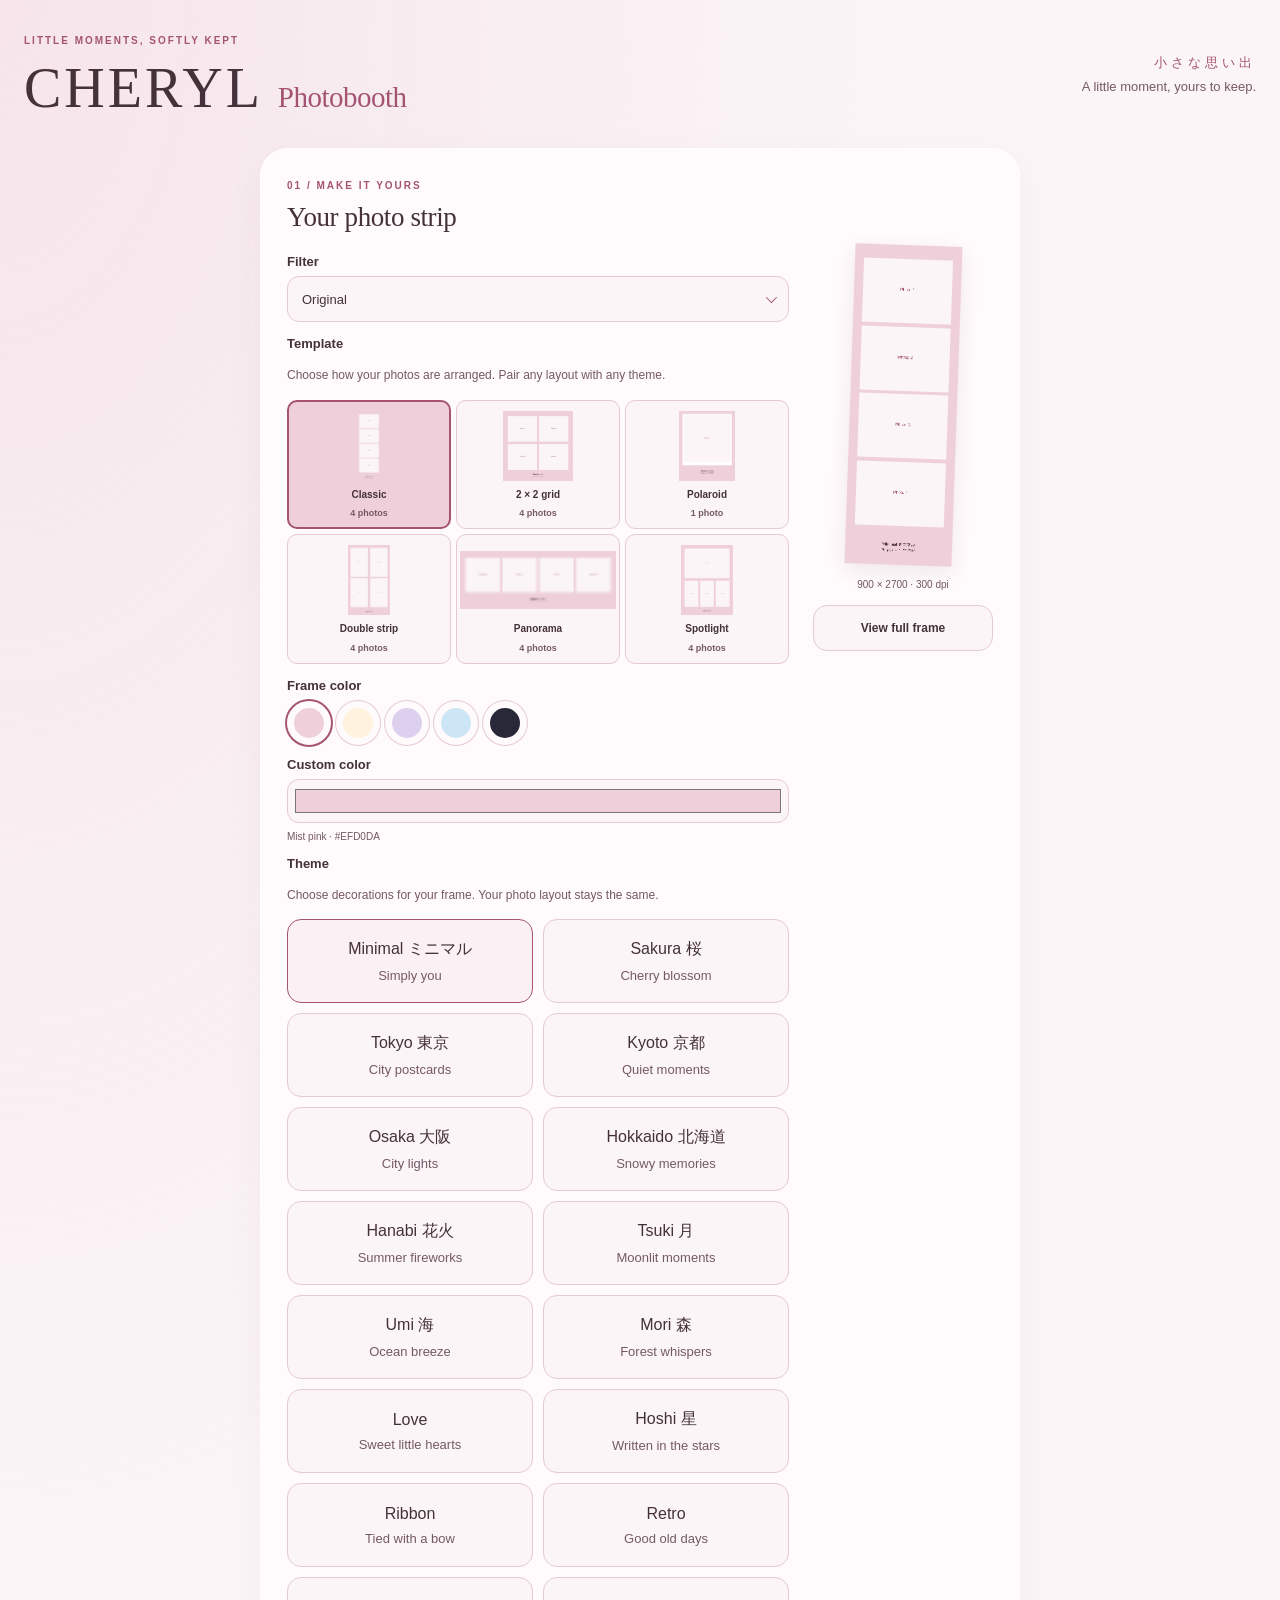
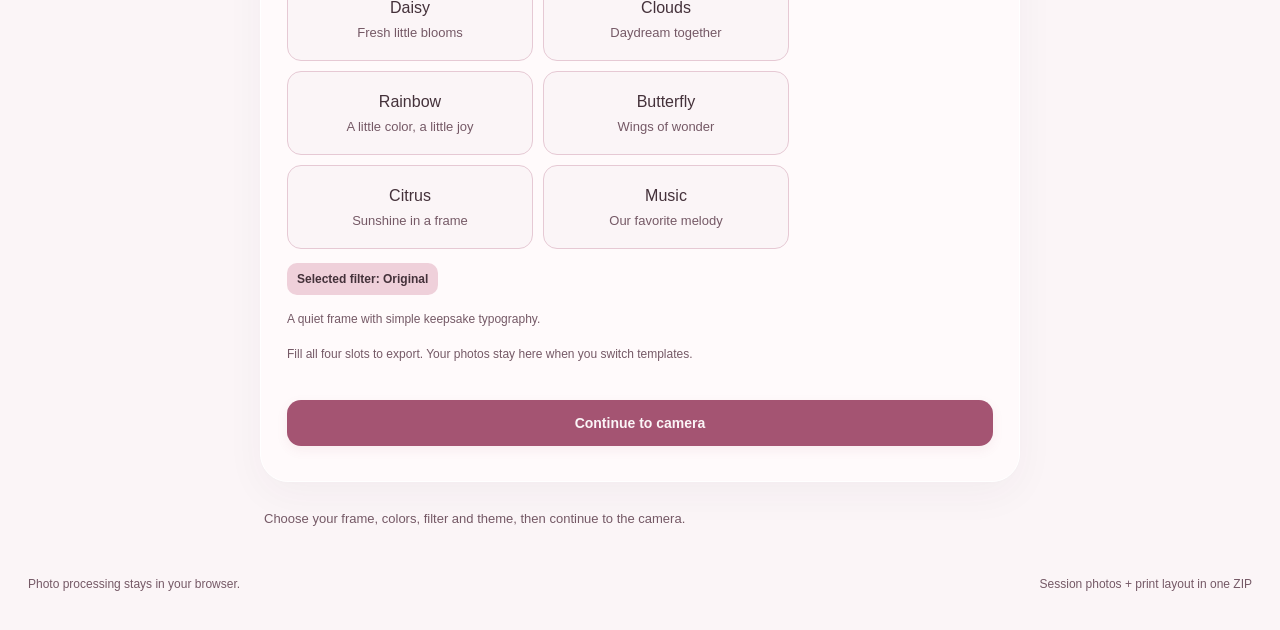
==== commit cad5a56c: "Expand themes and layouts and rename booth to CHERYL" ====
--- a/web/index.html
+++ b/web/index.html
@@ -4,16 +4,16 @@
   <meta charset="utf-8">
   <meta name="viewport" content="width=device-width, initial-scale=1, viewport-fit=cover">
   <meta name="theme-color" content="#EFD0DA">
-  <title>MIST Photobooth</title>
+  <title>CHERYL Photobooth</title>
   <link rel="icon" href="favicon.svg" type="image/svg+xml">
-  <link rel="stylesheet" href="styles.css?v=20261006-retake-only">
+  <link rel="stylesheet" href="styles.css?v=20261006-mobile-theme">
   <script src="local-save.js" defer></script>
-  <script src="filters.js?v=20261006-options" defer></script>
-  <script src="strip-renderer.js?v=20261006-options" defer></script>
-  <script src="app.js?v=20261006-retake-only" defer></script>
+  <script src="filters.js?v=20261006-more-designs" defer></script>
+  <script src="strip-renderer.js?v=20261006-more-designs" defer></script>
+  <script src="app.js?v=20261006-more-designs" defer></script>
 </head>
 <body>
-  <header><div><span class="eyebrow">LITTLE MOMENTS, SOFTLY KEPT</span><h1>MIST <span>Photobooth</span></h1></div><p><span lang="ja">小さな思い出</span><br>A little moment, yours to keep.</p></header>
+  <header><div><span class="eyebrow">LITTLE MOMENTS, SOFTLY KEPT</span><h1>CHERYL <span>Photobooth</span></h1></div><p><span lang="ja">小さな思い出</span><br>A little moment, yours to keep.</p></header>
   <main class="booth-flow" data-step="design">
     <section id="camera-step" class="camera-panel" aria-label="Live camera" hidden>
       <div class="panel-heading"><div><span class="eyebrow">02 / CAPTURE</span><h2>A moment for you</h2></div><span class="session-tag">Your cozy corner</span></div>
@@ -56,12 +56,15 @@
           <div id="design-options-host"><div id="shared-design-options">
           <div id="design-controls" class="design-controls">
             <label>Filter<select id="strip-filter" aria-describedby="selected-filter"><option value="original">Original</option><option value="bw">Black &amp; White</option><option value="mono">Mono</option><option value="vintage">Vintage</option><option value="sepia">Sepia</option><option value="rosy">Rosy</option><option value="soft">Soft</option><option value="warm">Warm glow</option><option value="cool">Cool breeze</option><option value="peach">Peach</option><option value="lavender">Lavender</option><option value="faded">Faded film</option><option value="vivid">Vivid</option></select></label>
-            <div class="template-controls"><span class="control-label">Template</span>
-              <select id="strip-template" hidden aria-label="Template"><option value="classic">Classic strip</option><option value="grid">Four-photo grid</option><option value="polaroid">Single Polaroid</option></select>
+            <div class="template-controls"><span class="control-label">Template</span><p class="hint">Choose how your photos are arranged. Pair any layout with any theme.</p>
+              <select id="strip-template" hidden aria-label="Template"><option value="classic">Classic strip</option><option value="grid">Four-photo grid</option><option value="polaroid">Single Polaroid</option><option value="double">Double strip</option><option value="landscape">Panorama row</option><option value="collage">Spotlight collage</option></select>
               <div class="template-choices" role="group" aria-label="Choose a template">
                 <button type="button" class="template-choice" data-template="classic" aria-pressed="true"><canvas aria-hidden="true"></canvas><span>Classic</span><small>4 photos</small></button>
                 <button type="button" class="template-choice" data-template="grid" aria-pressed="false"><canvas aria-hidden="true"></canvas><span>2 × 2 grid</span><small>4 photos</small></button>
                 <button type="button" class="template-choice" data-template="polaroid" aria-pressed="false"><canvas aria-hidden="true"></canvas><span>Polaroid</span><small>1 photo</small></button>
+                <button type="button" class="template-choice" data-template="double" aria-pressed="false"><canvas aria-hidden="true"></canvas><span>Double strip</span><small>4 photos</small></button>
+                <button type="button" class="template-choice" data-template="landscape" aria-pressed="false"><canvas aria-hidden="true"></canvas><span>Panorama</span><small>4 photos</small></button>
+                <button type="button" class="template-choice" data-template="collage" aria-pressed="false"><canvas aria-hidden="true"></canvas><span>Spotlight</span><small>4 photos</small></button>
               </div>
             </div>
             <label id="polaroid-photo-label" hidden>Polaroid photo<select id="polaroid-photo"><option value="0">Photo 1</option><option value="1">Photo 2</option><option value="2">Photo 3</option><option value="3">Photo 4</option></select></label>
@@ -76,7 +79,7 @@
               <label class="custom-color">Custom color<input id="frame-color" type="color" value="#EFD0DA"></label>
               <span id="color-name" class="selection-note">Mist pink · #EFD0DA</span>
             </div>
-            <div class="theme-controls"><span class="control-label">Theme</span><label hidden>Theme<select id="strip-theme" aria-describedby="theme-description"><option value="none">Minimal ミニマル</option><option value="sakura">Sakura 桜</option><option value="tokyo">Tokyo 東京</option><option value="kyoto">Kyoto 京都</option><option value="osaka">Osaka 大阪</option><option value="hokkaido">Hokkaido 北海道</option><option value="hanabi">Hanabi 花火</option><option value="tsuki">Tsuki 月</option><option value="umi">Umi 海</option><option value="mori">Mori 森</option><option value="love">Love</option><option value="hoshi">Hoshi 星</option><option value="ribbon">Ribbon</option><option value="retro">Retro</option></select></label>
+            <div class="theme-controls"><span class="control-label">Theme</span><p class="hint">Choose decorations for your frame. Your photo layout stays the same.</p><label hidden>Theme<select id="strip-theme" aria-describedby="theme-description"><option value="none">Minimal ミニマル</option><option value="sakura">Sakura 桜</option><option value="tokyo">Tokyo 東京</option><option value="kyoto">Kyoto 京都</option><option value="osaka">Osaka 大阪</option><option value="hokkaido">Hokkaido 北海道</option><option value="hanabi">Hanabi 花火</option><option value="tsuki">Tsuki 月</option><option value="umi">Umi 海</option><option value="mori">Mori 森</option><option value="love">Love</option><option value="hoshi">Hoshi 星</option><option value="ribbon">Ribbon</option><option value="retro">Retro</option><option value="daisy">Daisy</option><option value="clouds">Clouds</option><option value="rainbow">Rainbow</option><option value="butterfly">Butterfly</option><option value="citrus">Citrus</option><option value="music">Music</option></select></label>
               <div class="theme-choices" role="group" aria-label="Choose a theme">
                 <button type="button" class="theme-choice" data-theme="none" aria-pressed="true"><span>Minimal ミニマル</span><small>Simply you</small></button>
                 <button type="button" class="theme-choice" data-theme="sakura" aria-pressed="false"><span>Sakura 桜</span><small>Cherry blossom</small></button>
@@ -92,6 +95,12 @@
                 <button type="button" class="theme-choice" data-theme="hoshi" aria-pressed="false"><span>Hoshi 星</span><small>Written in the stars</small></button>
                 <button type="button" class="theme-choice" data-theme="ribbon" aria-pressed="false"><span>Ribbon</span><small>Tied with a bow</small></button>
                 <button type="button" class="theme-choice" data-theme="retro" aria-pressed="false"><span>Retro</span><small>Good old days</small></button>
+                <button type="button" class="theme-choice" data-theme="daisy" aria-pressed="false"><span>Daisy</span><small>Fresh little blooms</small></button>
+                <button type="button" class="theme-choice" data-theme="clouds" aria-pressed="false"><span>Clouds</span><small>Daydream together</small></button>
+                <button type="button" class="theme-choice" data-theme="rainbow" aria-pressed="false"><span>Rainbow</span><small>A little color, a little joy</small></button>
+                <button type="button" class="theme-choice" data-theme="butterfly" aria-pressed="false"><span>Butterfly</span><small>Wings of wonder</small></button>
+                <button type="button" class="theme-choice" data-theme="citrus" aria-pressed="false"><span>Citrus</span><small>Sunshine in a frame</small></button>
+                <button type="button" class="theme-choice" data-theme="music" aria-pressed="false"><span>Music</span><small>Our favorite melody</small></button>
               </div>
             </div>
           </div>
--- a/web/styles.css
+++ b/web/styles.css
@@ -1,4 +1,4 @@
-/* MIST Photobooth ? local fonts and assets, no network dependencies. */
+/* CHERYL Photobooth ? local fonts and assets, no network dependencies. */
 :root {
   color-scheme: light;
   --mist: #EFD0DA;
@@ -86,6 +86,7 @@
 select { padding: 11px 30px 11px 12px; min-height: 44px; max-width: 100%; }
 input { accent-color: var(--rose); }
 button { cursor: pointer; border: 1px solid transparent; border-radius: 14px; padding: 13px 16px; min-height: 46px; font: 600 14px "Segoe UI", sans-serif; transition: background .2s, color .2s, border-color .2s, box-shadow .2s, transform .2s; }
+button { -webkit-tap-highlight-color: transparent; -webkit-user-select: none; user-select: none; }
 .primary { background: var(--rose); color: var(--white); box-shadow: 0 4px 12px #a4547215; }
 .primary:hover:not(:disabled) { background: #904160; box-shadow: 0 6px 16px #a4547225; transform: translateY(-1px); }
 .secondary { background: var(--white); border-color: var(--line); color: var(--plum); }
@@ -123,7 +124,7 @@
 .template-choices { display: grid; grid-template-columns: repeat(3, minmax(0, 1fr)); gap: 5px; }
 .template-choice { display: flex; flex-direction: column; align-items: center; justify-content: center; gap: 7px; padding: 10px 3px; border: 1px solid var(--line); border-radius: 10px; color: var(--plum); background: var(--white); min-width: 0; }
 .template-choice canvas { width: auto; height: 70px; max-width: 100%; object-fit: contain; }
-.template-choice span { font-size: 10px; font-weight: 600; white-space: nowrap; }
+.template-choice span { font-size: 10px; font-weight: 600; text-align: center; line-height: 1.35; }
 .template-choice small { font-size: 9px; color: var(--muted); }
 .template-choice[aria-pressed=true] { border: 2px solid var(--rose); padding: 9px 2px; background: var(--mist); }
 .color-swatches { display: flex; flex-wrap: wrap; gap: 5px; margin-bottom: 12px; }
@@ -268,13 +269,16 @@
     box-shadow: none;
   }
   #print-area[data-template=grid] #print-image { width: min(6in, 100vh); }
+  #print-area[data-template=double] #print-image { width: min(6in, 60vh); }
+  #print-area[data-template=landscape] #print-image { width: min(9in, 270vh); }
+  #print-area[data-template=collage] #print-image { width: min(6in, 75vh); }
   #print-area[data-template=polaroid] #print-image { width: min(4in, 80vh); }
   #print-notice { display: none; }
   #print-area:not([data-ready=true]) #print-image { display: none; }
   #print-area:not([data-ready=true]) #print-notice { display: block; font: 14pt Arial, sans-serif; }
 }
 
-/* Separate steps reuse the existing MIST panels and controls. */
+/* Separate steps reuse the existing CHERYL panels and controls. */
 main.booth-flow { grid-template-columns: minmax(0, 1fr); max-width: 760px; margin-inline: auto; }
 .booth-flow #design-step .strip-editor { grid-template-columns: minmax(0, 1fr) 180px; gap: 24px; }
 .booth-flow #design-step .strip-preview { padding-top: 70px; }
@@ -295,6 +299,7 @@
 .theme-choice span { font-size: 16px; }
 .theme-choice small { font-size: 13px; color: var(--muted); }
 .theme-choice[aria-pressed=true] { border-color: var(--rose); background: #efd0da40; }
+.theme-choice:active:not(:disabled) { border-color: var(--rose); background: var(--mist); }
 
 /* Style the captured photos alongside the same controls used before capture. */
 main.booth-flow[data-step=preview] { max-width: 1000px; }
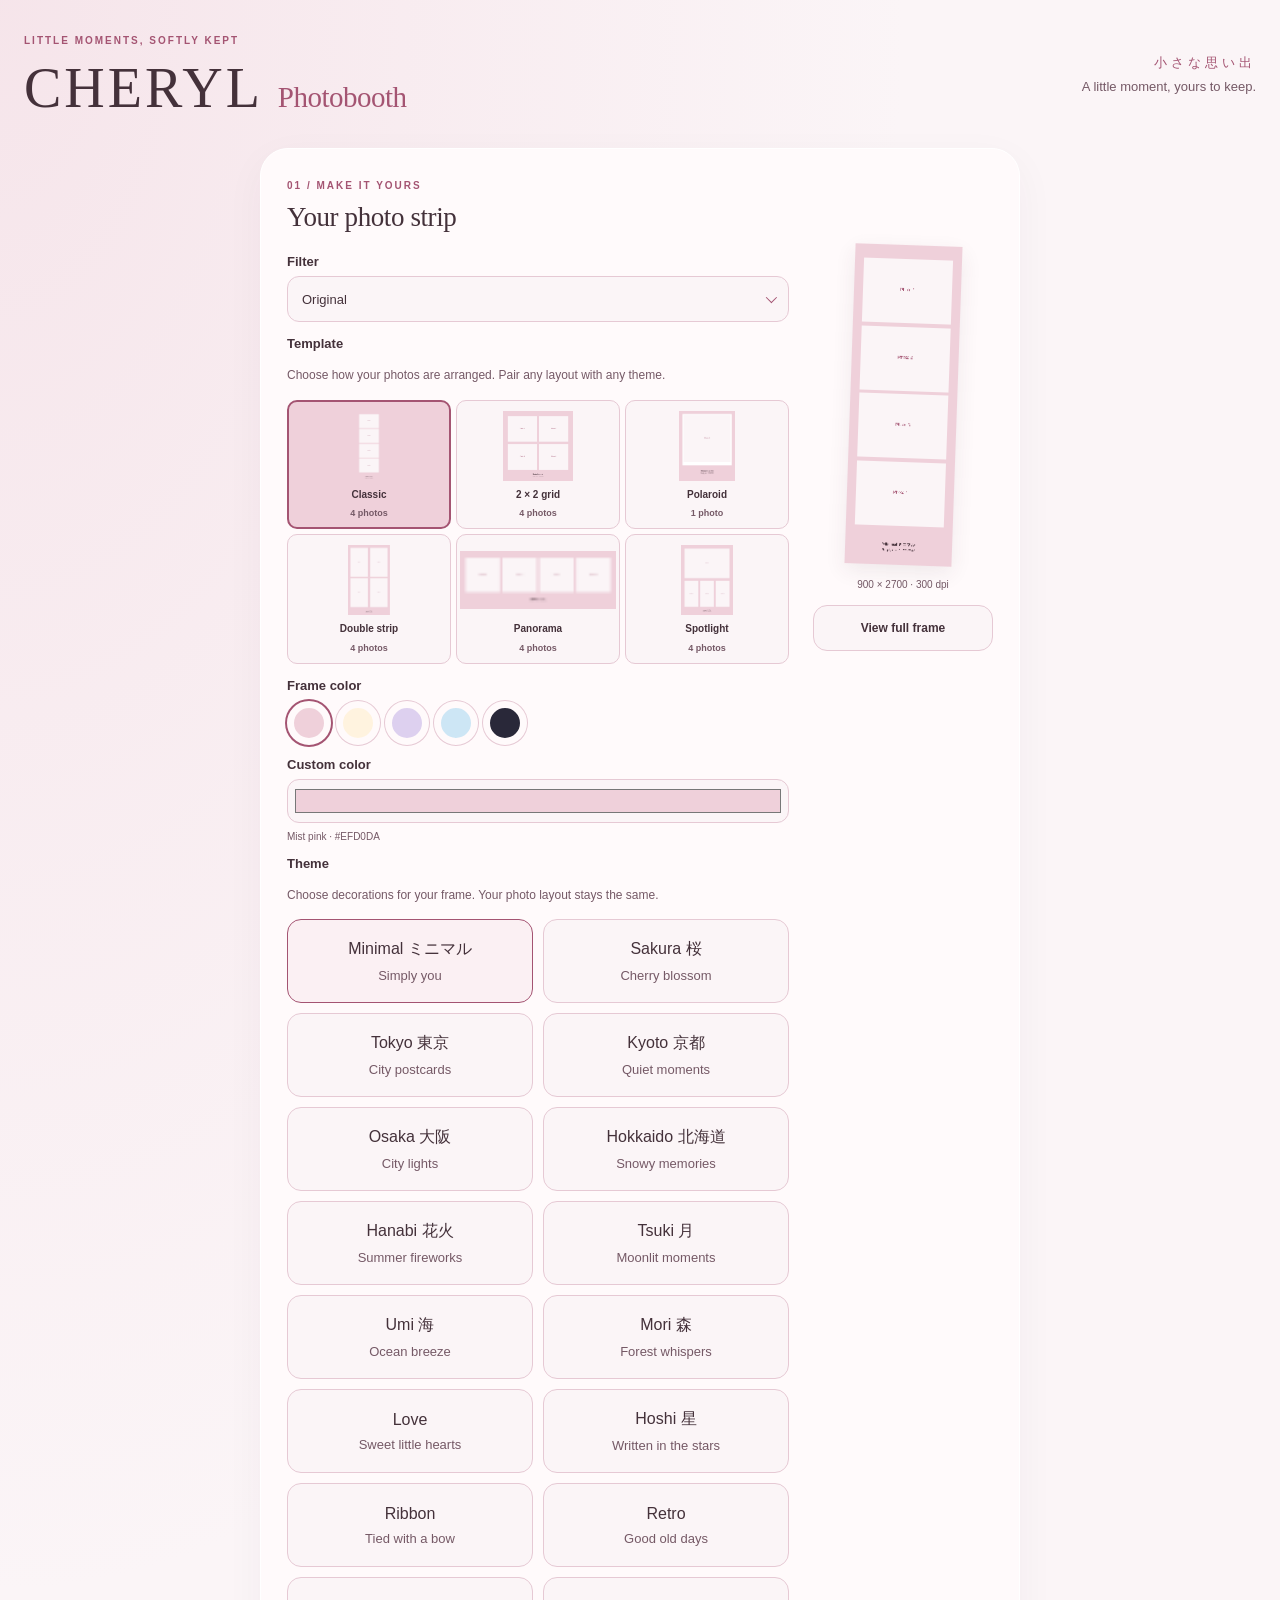
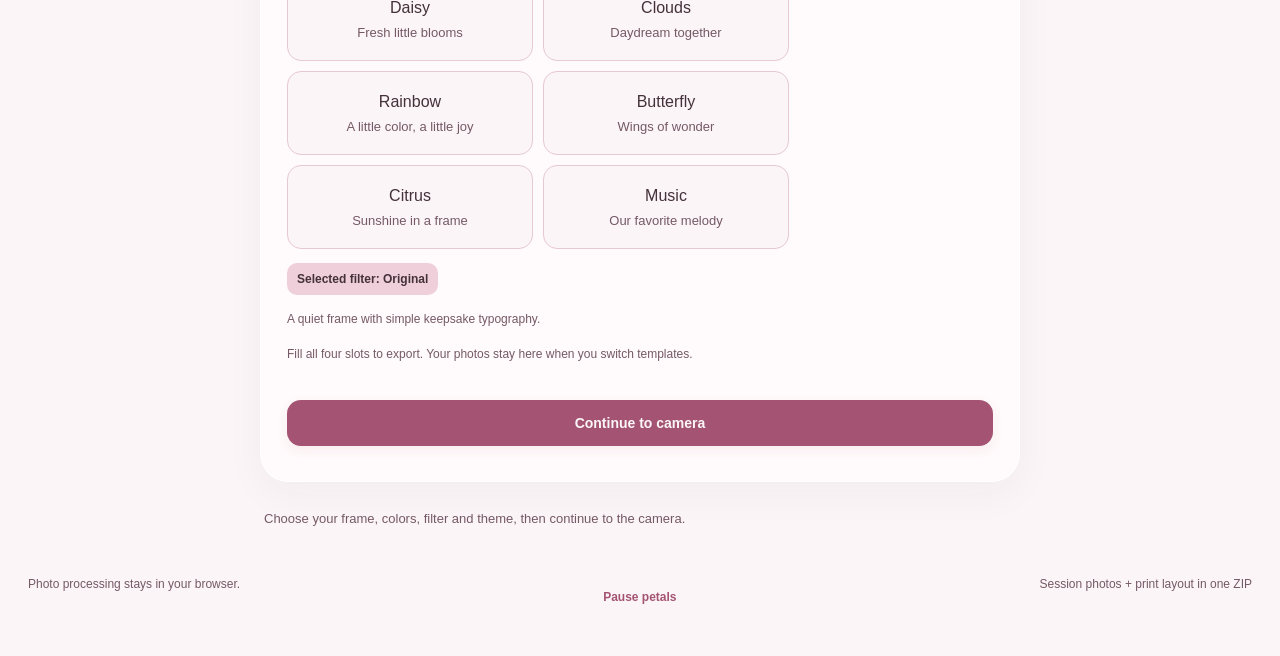
==== commit 2e1d931b: "Add falling sakura petals with pause and reduced-motion support" ====
--- a/web/index.html
+++ b/web/index.html
@@ -6,13 +6,23 @@
   <meta name="theme-color" content="#EFD0DA">
   <title>CHERYL Photobooth</title>
   <link rel="icon" href="favicon.svg" type="image/svg+xml">
-  <link rel="stylesheet" href="styles.css?v=20261006-mobile-theme">
+  <link rel="stylesheet" href="styles.css?v=20261006-fuller-petals">
   <script src="local-save.js" defer></script>
   <script src="filters.js?v=20261006-more-designs" defer></script>
   <script src="strip-renderer.js?v=20261006-more-designs" defer></script>
-  <script src="app.js?v=20261006-more-designs" defer></script>
+  <script src="app.js?v=20261006-sakura-motion" defer></script>
 </head>
 <body>
+  <div class="sakura-petals" aria-hidden="true">
+    <i></i><i></i><i></i><i></i><i></i><i></i><i></i><i></i><i></i>
+    <i></i><i></i><i></i><i></i><i></i><i></i><i></i><i></i><i></i>
+    <i></i><i></i><i></i><i></i><i></i><i></i><i></i><i></i><i></i>
+    <i></i><i></i><i></i><i></i><i></i><i></i><i></i><i></i><i></i>
+    <i></i><i></i><i></i><i></i><i></i><i></i><i></i><i></i><i></i>
+    <i></i><i></i><i></i><i></i><i></i><i></i><i></i><i></i><i></i>
+    <i></i><i></i><i></i><i></i><i></i><i></i><i></i><i></i><i></i>
+    <i></i><i></i><i></i><i></i><i></i><i></i><i></i><i></i><i></i>
+  </div>
   <header><div><span class="eyebrow">LITTLE MOMENTS, SOFTLY KEPT</span><h1>CHERYL <span>Photobooth</span></h1></div><p><span lang="ja">小さな思い出</span><br>A little moment, yours to keep.</p></header>
   <main class="booth-flow" data-step="design">
     <section id="camera-step" class="camera-panel" aria-label="Live camera" hidden>
@@ -145,7 +155,7 @@
     </aside>
     <p id="status" role="status" aria-live="polite">Choose your frame, colors, filter and theme, then continue to the camera.</p>
   </main>
-  <footer><span>Photo processing stays in your browser.</span><span id="save-location">Session photos + print layout in one ZIP</span></footer>
+  <footer><span>Photo processing stays in your browser.</span><button id="toggle-petals" class="quiet" type="button" aria-pressed="false">Pause petals</button><span id="save-location">Session photos + print layout in one ZIP</span></footer>
   <dialog id="frame-preview-dialog" aria-labelledby="frame-preview-title">
     <div class="frame-preview-heading"><h2 id="frame-preview-title">Your full frame</h2><button id="close-strip-preview" type="button" class="quiet" aria-label="Close full frame preview" autofocus>Close</button></div>
     <div class="full-frame-stage"><canvas id="full-frame-preview" role="img" aria-label="Full photo strip with selected filter, frame and theme"></canvas></div>
--- a/web/styles.css
+++ b/web/styles.css
@@ -22,7 +22,105 @@
   padding: 30px max(24px, calc((100vw - 1320px) / 2));
   background: radial-gradient(ellipse at 0 0, #efd0da70, transparent 50%), var(--white);
   min-height: 100vh;
-}
+  isolation: isolate;
+}
+/* Keep ambient petals behind the booth, outside every saved photo and print. */
+body > header, body > main, body > footer { position: relative; z-index: 1; }
+.sakura-petals { position: fixed; inset: 0; z-index: 0; overflow: hidden; pointer-events: none; }
+.sakura-petals i {
+  position: absolute; top: -32px; left: var(--left); width: var(--size, 15px); height: var(--size, 15px);
+  animation: sakura-fall var(--duration, 20s) var(--delay, 0s) linear infinite;
+}
+.sakura-petals i::before {
+  content: ""; display: block; width: 100%; height: 100%;
+  border-radius: 85% 12% 75% 30%;
+  background: linear-gradient(135deg, #f7dbe5 15%, #e9abc2 65%, #cf87a3);
+  animation: sakura-flutter var(--flutter, 4s) var(--delay, 0s) ease-in-out infinite alternate;
+}
+.sakura-petals i:nth-child(1) { --left: 3%; --duration: 21s; --delay: -12s; --drift: 65px; }
+.sakura-petals i:nth-child(2) { --left: 9%; --duration: 27s; --delay: -4s; --size: 10px; --drift: -45px; }
+.sakura-petals i:nth-child(3) { --left: 15%; --duration: 19s; --delay: -16s; --size: 18px; --drift: 80px; }
+.sakura-petals i:nth-child(4) { --left: 21%; --duration: 24s; --delay: -9s; --drift: -55px; --flutter: 5s; }
+.sakura-petals i:nth-child(5) { --left: 27%; --duration: 28s; --delay: -22s; --size: 11px; --drift: 35px; }
+.sakura-petals i:nth-child(6) { --left: 33%; --duration: 22s; --delay: -7s; --drift: 75px; }
+.sakura-petals i:nth-child(7) { --left: 39%; --duration: 26s; --delay: -18s; --size: 12px; --drift: -60px; }
+.sakura-petals i:nth-child(8) { --left: 45%; --duration: 20s; --delay: -2s; --size: 17px; --drift: 50px; --flutter: 3s; }
+.sakura-petals i:nth-child(9) { --left: 51%; --duration: 29s; --delay: -13s; --drift: -40px; }
+.sakura-petals i:nth-child(10) { --left: 57%; --duration: 23s; --delay: -19s; --size: 10px; --drift: 85px; }
+.sakura-petals i:nth-child(11) { --left: 63%; --duration: 25s; --delay: -6s; --drift: -70px; --flutter: 5s; }
+.sakura-petals i:nth-child(12) { --left: 69%; --duration: 18s; --delay: -11s; --size: 18px; --drift: 40px; }
+.sakura-petals i:nth-child(13) { --left: 75%; --duration: 27s; --delay: -20s; --size: 11px; --drift: -55px; }
+.sakura-petals i:nth-child(14) { --left: 81%; --duration: 21s; --delay: -5s; --drift: 70px; --flutter: 3s; }
+.sakura-petals i:nth-child(15) { --left: 87%; --duration: 24s; --delay: -15s; --size: 17px; --drift: -65px; }
+.sakura-petals i:nth-child(16) { --left: 93%; --duration: 28s; --delay: -8s; --size: 12px; --drift: 25px; }
+.sakura-petals i:nth-child(17) { --left: 6%; --duration: 26s; --delay: -23s; --size: 13px; --drift: 90px; }
+.sakura-petals i:nth-child(18) { --left: 96%; --duration: 20s; --delay: -17s; --drift: -85px; }
+.sakura-petals i:nth-child(19) { --left: 1.5%; --duration: 19s; --delay: -1.0s; --size: 11px; --drift: 40px; --flutter: 3s; }
+.sakura-petals i:nth-child(20) { --left: 7.0%; --duration: 26s; --delay: -8.2s; --size: 14px; --drift: -51px; --flutter: 4s; }
+.sakura-petals i:nth-child(21) { --left: 12.5%; --duration: 22s; --delay: -12.7s; --size: 17px; --drift: 62px; --flutter: 5s; }
+.sakura-petals i:nth-child(22) { --left: 18.0%; --duration: 29s; --delay: -24.4s; --size: 11px; --drift: -73px; --flutter: 6s; }
+.sakura-petals i:nth-child(23) { --left: 23.5%; --duration: 25s; --delay: -5.3s; --size: 14px; --drift: 84px; --flutter: 3s; }
+.sakura-petals i:nth-child(24) { --left: 29.0%; --duration: 21s; --delay: -9.9s; --size: 17px; --drift: -95px; --flutter: 4s; }
+.sakura-petals i:nth-child(25) { --left: 34.5%; --duration: 28s; --delay: -20.6s; --size: 11px; --drift: 50px; --flutter: 5s; }
+.sakura-petals i:nth-child(26) { --left: 40.0%; --duration: 24s; --delay: -2.5s; --size: 14px; --drift: -61px; --flutter: 6s; }
+.sakura-petals i:nth-child(27) { --left: 45.5%; --duration: 20s; --delay: -7.4s; --size: 17px; --drift: 72px; --flutter: 3s; }
+.sakura-petals i:nth-child(28) { --left: 51.0%; --duration: 27s; --delay: -17.1s; --size: 11px; --drift: -83px; --flutter: 4s; }
+.sakura-petals i:nth-child(29) { --left: 56.5%; --duration: 23s; --delay: -20.6s; --size: 14px; --drift: 94px; --flutter: 5s; }
+.sakura-petals i:nth-child(30) { --left: 62.0%; --duration: 19s; --delay: -5.0s; --size: 17px; --drift: -49px; --flutter: 6s; }
+.sakura-petals i:nth-child(31) { --left: 67.5%; --duration: 26s; --delay: -13.7s; --size: 11px; --drift: 60px; --flutter: 3s; }
+.sakura-petals i:nth-child(32) { --left: 73.0%; --duration: 22s; --delay: -17.4s; --size: 14px; --drift: -71px; --flutter: 4s; }
+.sakura-petals i:nth-child(33) { --left: 78.5%; --duration: 29s; --delay: -4.6s; --size: 17px; --drift: 82px; --flutter: 5s; }
+.sakura-petals i:nth-child(34) { --left: 84.0%; --duration: 25s; --delay: -10.5s; --size: 11px; --drift: -93px; --flutter: 6s; }
+.sakura-petals i:nth-child(35) { --left: 89.5%; --duration: 21s; --delay: -14.4s; --size: 14px; --drift: 48px; --flutter: 3s; }
+.sakura-petals i:nth-child(36) { --left: 95.0%; --duration: 28s; --delay: -1.5s; --size: 17px; --drift: -59px; --flutter: 4s; }
+.sakura-petals i:nth-child(37) { --left: 1.0%; --duration: 18s; --delay: -0.49s; --size: 10px; --drift: 35px; --flutter: 3s; }
+.sakura-petals i:nth-child(38) { --left: 3.75%; --duration: 25s; --delay: -8.11s; --size: 15px; --drift: -48px; --flutter: 4s; }
+.sakura-petals i:nth-child(39) { --left: 6.5%; --duration: 19s; --delay: -11.81s; --size: 20px; --drift: 61px; --flutter: 5s; }
+.sakura-petals i:nth-child(40) { --left: 9.25%; --duration: 26s; --delay: -23.89s; --size: 14px; --drift: -74px; --flutter: 6s; }
+.sakura-petals i:nth-child(41) { --left: 12.0%; --duration: 20s; --delay: -5.41s; --size: 19px; --drift: 87px; --flutter: 3s; }
+.sakura-petals i:nth-child(42) { --left: 14.75%; --duration: 27s; --delay: -15.32s; --size: 13px; --drift: -100px; --flutter: 4s; }
+.sakura-petals i:nth-child(43) { --left: 17.5%; --duration: 21s; --delay: -18.16s; --size: 18px; --drift: 47px; --flutter: 5s; }
+.sakura-petals i:nth-child(44) { --left: 20.25%; --duration: 28s; --delay: -6.05s; --size: 12px; --drift: -60px; --flutter: 6s; }
+.sakura-petals i:nth-child(45) { --left: 23.0%; --duration: 22s; --delay: -11.3s; --size: 17px; --drift: 73px; --flutter: 3s; }
+.sakura-petals i:nth-child(46) { --left: 25.75%; --duration: 29s; --delay: -23.51s; --size: 11px; --drift: -86px; --flutter: 4s; }
+.sakura-petals i:nth-child(47) { --left: 28.5%; --duration: 23s; --delay: -3.73s; --size: 16px; --drift: 99px; --flutter: 5s; }
+.sakura-petals i:nth-child(48) { --left: 31.25%; --duration: 30s; --delay: -13.78s; --size: 10px; --drift: -46px; --flutter: 6s; }
+.sakura-petals i:nth-child(49) { --left: 34.0%; --duration: 24s; --delay: -18.16s; --size: 15px; --drift: 59px; --flutter: 3s; }
+.sakura-petals i:nth-child(50) { --left: 36.75%; --duration: 18s; --delay: -1.95s; --size: 20px; --drift: -72px; --flutter: 4s; }
+.sakura-petals i:nth-child(51) { --left: 39.5%; --duration: 25s; --delay: -10.14s; --size: 14px; --drift: 85px; --flutter: 5s; }
+.sakura-petals i:nth-child(52) { --left: 42.25%; --duration: 19s; --delay: -13.35s; --size: 19px; --drift: -98px; --flutter: 6s; }
+.sakura-petals i:nth-child(53) { --left: 45.0%; --duration: 26s; --delay: -1.41s; --size: 13px; --drift: 45px; --flutter: 3s; }
+.sakura-petals i:nth-child(54) { --left: 47.75%; --duration: 20s; --delay: -7.03s; --size: 18px; --drift: -58px; --flutter: 4s; }
+.sakura-petals i:nth-child(55) { --left: 50.5%; --duration: 27s; --delay: -17.51s; --size: 12px; --drift: 71px; --flutter: 5s; }
+.sakura-petals i:nth-child(56) { --left: 53.25%; --duration: 21s; --delay: -19.86s; --size: 17px; --drift: -84px; --flutter: 6s; }
+.sakura-petals i:nth-child(57) { --left: 56.0%; --duration: 28s; --delay: -8.32s; --size: 11px; --drift: 97px; --flutter: 3s; }
+.sakura-petals i:nth-child(58) { --left: 58.75%; --duration: 22s; --delay: -13.08s; --size: 16px; --drift: -44px; --flutter: 4s; }
+.sakura-petals i:nth-child(59) { --left: 61.5%; --duration: 29s; --delay: -25.86s; --size: 10px; --drift: 57px; --flutter: 5s; }
+.sakura-petals i:nth-child(60) { --left: 64.25%; --duration: 23s; --delay: -5.59s; --size: 15px; --drift: -70px; --flutter: 6s; }
+.sakura-petals i:nth-child(61) { --left: 67.0%; --duration: 30s; --delay: -16.22s; --size: 20px; --drift: 83px; --flutter: 3s; }
+.sakura-petals i:nth-child(62) { --left: 69.75%; --duration: 24s; --delay: -20.11s; --size: 14px; --drift: -96px; --flutter: 4s; }
+.sakura-petals i:nth-child(63) { --left: 72.5%; --duration: 18s; --delay: -3.41s; --size: 19px; --drift: 43px; --flutter: 5s; }
+.sakura-petals i:nth-child(64) { --left: 75.25%; --duration: 25s; --delay: -12.16s; --size: 13px; --drift: -56px; --flutter: 6s; }
+.sakura-petals i:nth-child(65) { --left: 78.0%; --duration: 19s; --delay: -14.89s; --size: 18px; --drift: 69px; --flutter: 3s; }
+.sakura-petals i:nth-child(66) { --left: 80.75%; --duration: 26s; --delay: -3.51s; --size: 12px; --drift: -82px; --flutter: 4s; }
+.sakura-petals i:nth-child(67) { --left: 83.5%; --duration: 20s; --delay: -8.65s; --size: 17px; --drift: 95px; --flutter: 5s; }
+.sakura-petals i:nth-child(68) { --left: 86.25%; --duration: 27s; --delay: -19.7s; --size: 11px; --drift: -42px; --flutter: 6s; }
+.sakura-petals i:nth-child(69) { --left: 89.0%; --duration: 21s; --delay: -1.7s; --size: 16px; --drift: 55px; --flutter: 3s; }
+.sakura-petals i:nth-child(70) { --left: 91.75%; --duration: 28s; --delay: -10.59s; --size: 10px; --drift: -68px; --flutter: 4s; }
+.sakura-petals i:nth-child(71) { --left: 94.5%; --duration: 22s; --delay: -14.86s; --size: 15px; --drift: 81px; --flutter: 5s; }
+.sakura-petals i:nth-child(72) { --left: 97.25%; --duration: 29s; --delay: -0.78s; --size: 20px; --drift: -94px; --flutter: 6s; }
+@keyframes sakura-fall {
+  0% { transform: translate3d(0, -20px, 0); opacity: 0; }
+  8% { opacity: .65; }
+  88% { opacity: .65; }
+  100% { transform: translate3d(var(--drift, 60px), calc(100vh + 64px), 0); opacity: 0; }
+}
+@keyframes sakura-flutter {
+  from { transform: translateX(-12px) rotate(-30deg) rotateY(0deg); }
+  to { transform: translateX(12px) rotate(90deg) rotateY(65deg); }
+}
+.petals-paused .sakura-petals i, .petals-paused .sakura-petals i::before { animation-play-state: paused; }
+#toggle-petals { font-size: 12px; padding: 8px 12px; flex-shrink: 0; }
 header { display: flex; justify-content: space-between; align-items: center; gap: 24px; margin-bottom: 28px; }
 h1, h2 { font-family: Georgia, "Yu Mincho", "Hiragino Mincho ProN", serif; font-weight: 400; }
 h1 { font-size: 56px; line-height: 1.1; letter-spacing: 3px; margin: 10px 0 0; }
@@ -239,6 +337,7 @@
   }
 }
 @media (prefers-reduced-motion: reduce) {
+  .sakura-petals, #toggle-petals { display: none; }
   *, *::before, *::after { animation: none !important; transition: none !important; }
 }
 /* The printer's selected paper size is respected, with a quarter-inch margin. */
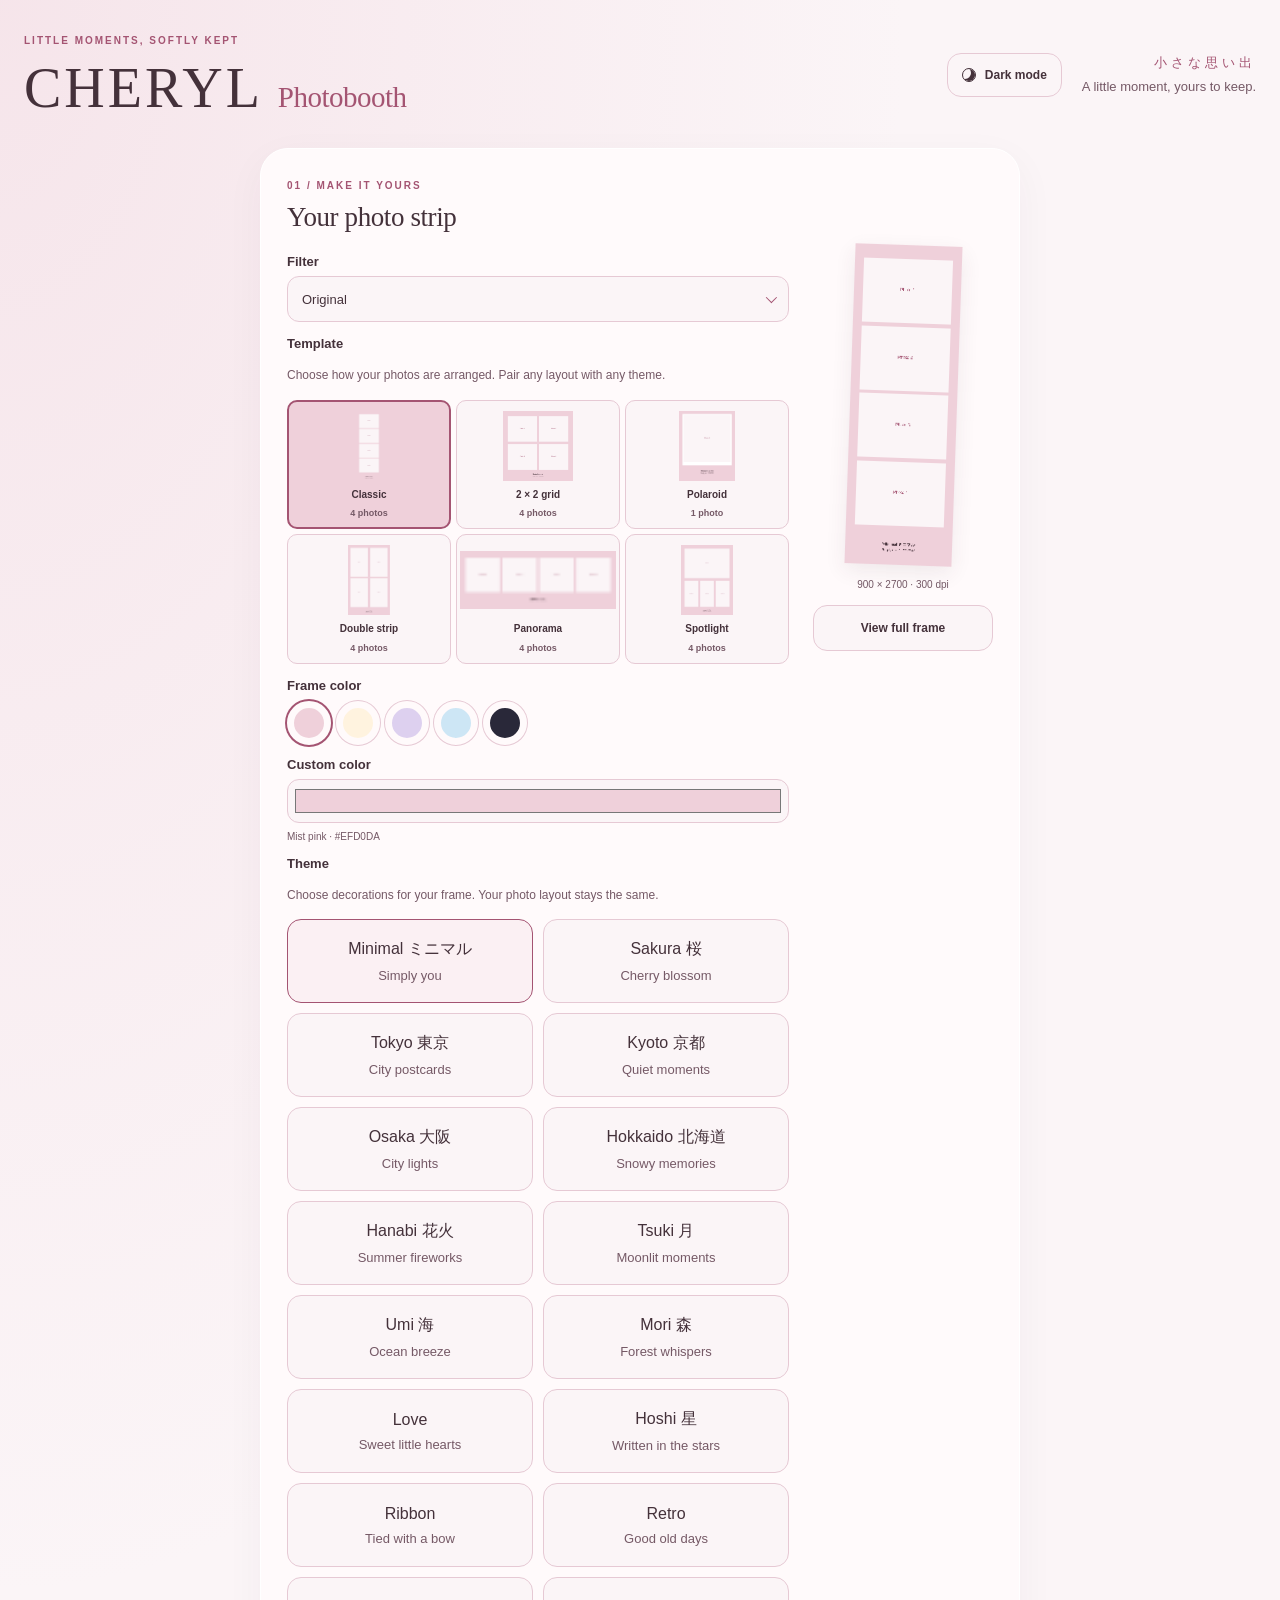
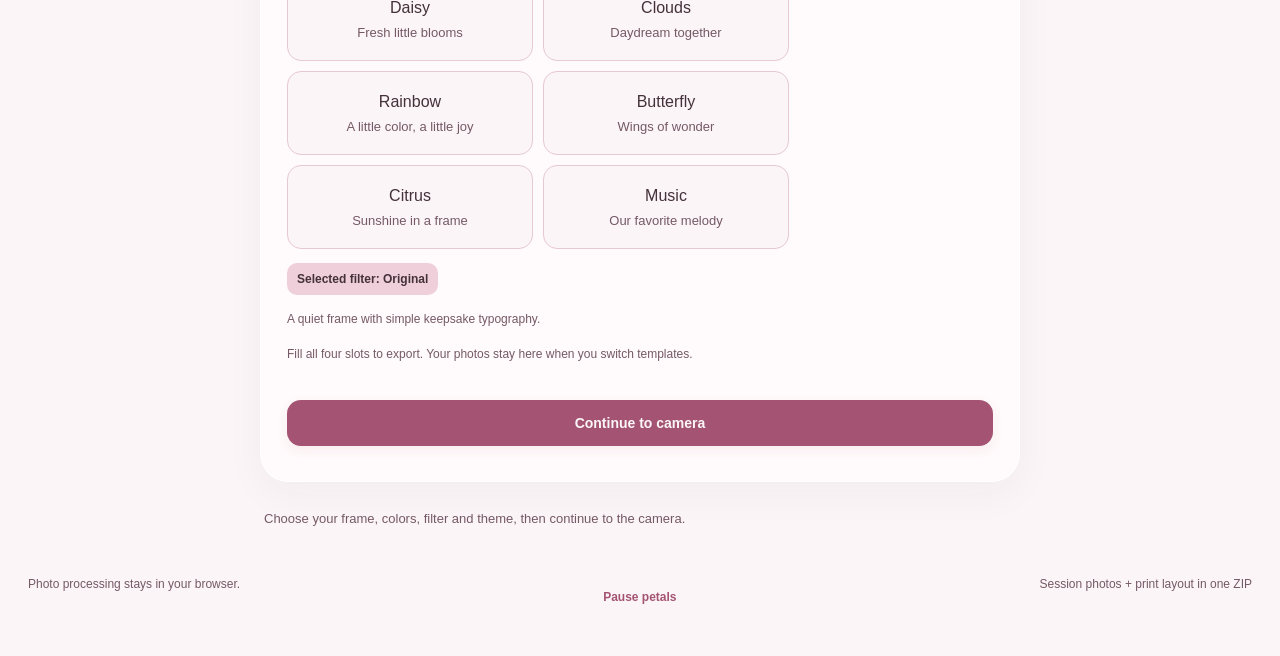
==== commit 37a2376d: "Add sakura-themed dark mode with saved appearance preference" ====
--- a/web/index.html
+++ b/web/index.html
@@ -6,11 +6,11 @@
   <meta name="theme-color" content="#EFD0DA">
   <title>CHERYL Photobooth</title>
   <link rel="icon" href="favicon.svg" type="image/svg+xml">
-  <link rel="stylesheet" href="styles.css?v=20261006-fuller-petals">
+  <link rel="stylesheet" href="styles.css?v=20261006-dark-mode">
   <script src="local-save.js" defer></script>
   <script src="filters.js?v=20261006-more-designs" defer></script>
   <script src="strip-renderer.js?v=20261006-more-designs" defer></script>
-  <script src="app.js?v=20261006-sakura-motion" defer></script>
+  <script src="app.js?v=20261006-dark-mode" defer></script>
 </head>
 <body>
   <div class="sakura-petals" aria-hidden="true">
@@ -23,7 +23,16 @@
     <i></i><i></i><i></i><i></i><i></i><i></i><i></i><i></i><i></i>
     <i></i><i></i><i></i><i></i><i></i><i></i><i></i><i></i><i></i>
   </div>
-  <header><div><span class="eyebrow">LITTLE MOMENTS, SOFTLY KEPT</span><h1>CHERYL <span>Photobooth</span></h1></div><p><span lang="ja">小さな思い出</span><br>A little moment, yours to keep.</p></header>
+  <div class="sakura-blossoms" aria-hidden="true">
+    <span></span><span></span><span></span><span></span><span></span><span></span>
+    <span></span><span></span><span></span><span></span><span></span><span></span>
+    <span></span><span></span><span></span><span></span><span></span><span></span>
+  </div>
+  <div class="falling-cherries" aria-hidden="true">
+    <span></span><span></span><span></span><span></span><span></span><span></span>
+    <span></span><span></span><span></span><span></span><span></span><span></span>
+  </div>
+  <header><div><span class="eyebrow">LITTLE MOMENTS, SOFTLY KEPT</span><h1>CHERYL <span>Photobooth</span></h1></div><div class="header-extras"><button id="toggle-dark-mode" class="secondary appearance-toggle" type="button" aria-pressed="false"><span class="appearance-icon" aria-hidden="true"></span>Dark mode</button><p><span lang="ja">小さな思い出</span><br>A little moment, yours to keep.</p></div></header>
   <main class="booth-flow" data-step="design">
     <section id="camera-step" class="camera-panel" aria-label="Live camera" hidden>
       <div class="panel-heading"><div><span class="eyebrow">02 / CAPTURE</span><h2>A moment for you</h2></div><span class="session-tag">Your cozy corner</span></div>
@@ -31,7 +40,6 @@
         <video id="camera" autoplay muted playsinline aria-label="Live camera preview"></video>
         <canvas id="camera-preview" hidden role="img" aria-label="Live camera with selected filter"></canvas>
         <div id="placeholder"><span class="camera-icon" aria-hidden="true">◎</span><h2>Make a little memory</h2><p>Open your camera, settle in, and be yourself.<br>Or bring a few favorite photos from your device.</p></div>
-        <span id="live-badge" hidden><i></i> LIVE</span>
         <div id="countdown" role="timer" aria-label="Capture countdown" aria-live="assertive" aria-atomic="true" hidden></div>
         <div id="capture-note" role="status" aria-live="polite" hidden></div>
         <div id="shutter-flash" aria-hidden="true"></div>
--- a/web/styles.css
+++ b/web/styles.css
@@ -8,6 +8,21 @@
   --muted: #755966;
   --line: #e6c9d4;
   --shadow: 0 12px 40px #44313a0b, 0 2px 8px #44313a04;
+  --panel: #fffafb;
+  --panel-border: #ffffff;
+  --page-glow: #efd0da70;
+  --primary: #A45472;
+  --primary-hover: #904160;
+  --on-primary: #FBF5F7;
+  --disabled-bg: #eddee4;
+  --disabled-text: #77636c;
+  --disabled-slot: #aa8997;
+  --theme-selected: #efd0da40;
+  --camera-wash: #fbf5f7cc;
+  --camera-outline: #fbf5f7a8;
+  --camera-icon-bg: #fbf5f799;
+  --menu-ring: #efd0da70;
+  --scroll-thumb: #d4a0b4;
   --page-gutter: 24px;
   --page-top: 30px;
   --page-bottom: 30px;
@@ -15,12 +30,38 @@
   background: var(--white);
   color: var(--plum);
 }
+/* Dark appearance changes interface colors; photo styles stay independent. */
+:root[data-appearance=dark] {
+  color-scheme: dark;
+  --white: #201920;
+  --mist: #50343f;
+  --rose: #e5a6bd;
+  --plum: #f6e7ee;
+  --muted: #c3a7b5;
+  --line: #604751;
+  --panel: #2b222a;
+  --panel-border: #4a3541;
+  --page-glow: #83557038;
+  --primary: #d79cb7;
+  --primary-hover: #e4b0c6;
+  --on-primary: #21151d;
+  --disabled-bg: #42313b;
+  --disabled-text: #bda2b0;
+  --disabled-slot: #bda2b0;
+  --theme-selected: #50343f;
+  --camera-wash: #392b38aa;
+  --camera-outline: #d9a3bc50;
+  --camera-icon-bg: #60455170;
+  --menu-ring: #c28ba538;
+  --scroll-thumb: #a1728c;
+  --shadow: 0 12px 40px #09060930, 0 2px 8px #09060920;
+}
 * { box-sizing: border-box; }
 html { -webkit-text-size-adjust: 100%; text-size-adjust: 100%; }
 body {
   margin: 0;
   padding: 30px max(24px, calc((100vw - 1320px) / 2));
-  background: radial-gradient(ellipse at 0 0, #efd0da70, transparent 50%), var(--white);
+  background: radial-gradient(ellipse at 0 0, var(--page-glow), transparent 50%), var(--white);
   min-height: 100vh;
   isolation: isolate;
 }
@@ -120,8 +161,81 @@
   to { transform: translateX(12px) rotate(90deg) rotateY(65deg); }
 }
 .petals-paused .sakura-petals i, .petals-paused .sakura-petals i::before { animation-play-state: paused; }
+.sakura-blossoms { position: fixed; inset: 0; z-index: 0; overflow: hidden; pointer-events: none; }
+.sakura-blossoms span {
+  position: absolute; top: -44px; left: var(--left); width: var(--size, 27px); height: var(--size, 27px);
+  animation: blossom-fall var(--duration, 28s) var(--delay, 0s) linear infinite;
+}
+.sakura-blossoms span::before {
+  content: ""; display: block; width: 100%; height: 100%;
+  background: url("data:image/svg+xml,%3Csvg%20xmlns%3D%22http%3A%2F%2Fwww.w3.org%2F2000%2Fsvg%22%20width%3D%2264%22%20height%3D%2264%22%20viewBox%3D%220%200%2064%2064%22%3E%0A%20%20%3Cdefs%3E%0A%20%20%20%20%3CradialGradient%20id%3D%22bloom%22%20cx%3D%22.35%22%20cy%3D%22.25%22%20r%3D%22.85%22%3E%0A%20%20%20%20%20%20%3Cstop%20stop-color%3D%22%23fffafa%22%2F%3E%0A%20%20%20%20%20%20%3Cstop%20offset%3D%22.6%22%20stop-color%3D%22%23edb7cc%22%2F%3E%0A%20%20%20%20%20%20%3Cstop%20offset%3D%221%22%20stop-color%3D%22%23c27a9d%22%20stop-opacity%3D%22.85%22%2F%3E%0A%20%20%20%20%3C%2FradialGradient%3E%0A%20%20%20%20%3Cpath%20id%3D%22petal%22%20d%3D%22M0%202C-6-1-14-9-12-17C-11-23-5-25-1-20C1-25%208-24%2012-18C17-10%207-1%200%202Z%22%2F%3E%0A%20%20%3C%2Fdefs%3E%0A%20%20%3Cg%20transform%3D%22translate%2832%2032%29%22%20fill%3D%22url%28%23bloom%29%22%3E%0A%20%20%20%20%3Cuse%20href%3D%22%23petal%22%2F%3E%3Cuse%20href%3D%22%23petal%22%20transform%3D%22rotate%2872%29%22%2F%3E%0A%20%20%20%20%3Cuse%20href%3D%22%23petal%22%20transform%3D%22rotate%28144%29%22%2F%3E%3Cuse%20href%3D%22%23petal%22%20transform%3D%22rotate%28216%29%22%2F%3E%0A%20%20%20%20%3Cuse%20href%3D%22%23petal%22%20transform%3D%22rotate%28288%29%22%2F%3E%0A%20%20%20%20%3Cg%20stroke%3D%22%23bc7999%22%20stroke-width%3D%22.75%22%20opacity%3D%22.7%22%3E%0A%20%20%20%20%20%20%3Cpath%20d%3D%22M0%200L-2-8M0%200L7-4M0%200L6%205M0%200L-2%208M0%200L-8%200%22%2F%3E%0A%20%20%20%20%3C%2Fg%3E%0A%20%20%20%20%3Cg%20fill%3D%22%23c49374%22%3E%0A%20%20%20%20%20%20%3Ccircle%20cx%3D%22-2%22%20cy%3D%22-8%22%20r%3D%221%22%2F%3E%3Ccircle%20cx%3D%227%22%20cy%3D%22-4%22%20r%3D%221%22%2F%3E%0A%20%20%20%20%20%20%3Ccircle%20cx%3D%226%22%20cy%3D%225%22%20r%3D%221%22%2F%3E%3Ccircle%20cx%3D%22-2%22%20cy%3D%228%22%20r%3D%221%22%2F%3E%3Ccircle%20cx%3D%22-8%22%20cy%3D%220%22%20r%3D%221%22%2F%3E%0A%20%20%20%20%3C%2Fg%3E%0A%20%20%20%20%3Ccircle%20r%3D%222.8%22%20fill%3D%22%23ce96ad%22%20opacity%3D%22.8%22%2F%3E%0A%20%20%3C%2Fg%3E%0A%3C%2Fsvg%3E%0A") center / contain no-repeat;
+  animation: sakura-blossom-turn var(--spin, 16s) var(--delay, 0s) linear infinite;
+}
+.sakura-blossoms span:nth-child(even)::before { animation-direction: reverse; }
+.sakura-blossoms span:nth-child(1) { --left: 2%; --duration: 28s; --delay: -15s; --drift: 20px; }
+.sakura-blossoms span:nth-child(2) { --left: 7%; --duration: 32s; --delay: -4s; --size: 21.6px; --drift: 20px; }
+.sakura-blossoms span:nth-child(3) { --left: 12%; --duration: 26s; --delay: -21s; --size: 32.4px; --drift: 20px; }
+.sakura-blossoms span:nth-child(4) { --left: 18%; --duration: 30s; --delay: -10s; --drift: 20px; --spin: 20s; }
+.sakura-blossoms span:nth-child(5) { --left: 5%; --duration: 34s; --delay: -26s; --size: 23.4px; --drift: 20px; }
+.sakura-blossoms span:nth-child(6) { --left: 10%; --duration: 27s; --delay: -8s; --drift: 20px; }
+.sakura-blossoms span:nth-child(7) { --left: 15%; --duration: 31s; --delay: -20s; --size: 20.7px; --drift: 20px; }
+.sakura-blossoms span:nth-child(8) { --left: 21%; --duration: 25s; --delay: -2s; --size: 30.6px; --drift: 20px; --spin: 18s; }
+.sakura-blossoms span:nth-child(9) { --left: 4%; --duration: 33s; --delay: -14s; --drift: 20px; }
+.sakura-blossoms span:nth-child(10) { --left: 79%; --duration: 29s; --delay: -23s; --size: 22.5px; --drift: -20px; }
+.sakura-blossoms span:nth-child(11) { --left: 84%; --duration: 32s; --delay: -7s; --drift: -20px; --spin: 22s; }
+.sakura-blossoms span:nth-child(12) { --left: 89%; --duration: 26s; --delay: -17s; --size: 31.5px; --drift: -20px; }
+.sakura-blossoms span:nth-child(13) { --left: 94%; --duration: 31s; --delay: -25s; --size: 21.6px; --drift: -20px; }
+.sakura-blossoms span:nth-child(14) { --left: 81%; --duration: 27s; --delay: -6s; --drift: -20px; --spin: 19s; }
+.sakura-blossoms span:nth-child(15) { --left: 86%; --duration: 30s; --delay: -18s; --size: 30.6px; --drift: -20px; }
+.sakura-blossoms span:nth-child(16) { --left: 91%; --duration: 34s; --delay: -9s; --size: 23.4px; --drift: -20px; }
+.sakura-blossoms span:nth-child(17) { --left: 96%; --duration: 29s; --delay: -24s; --size: 25.2px; --drift: -20px; }
+.sakura-blossoms span:nth-child(18) { --left: 88%; --duration: 25s; --delay: -19s; --drift: -20px; }
+@keyframes blossom-fall {
+  0% { transform: translate3d(0, -20px, 0); opacity: 0; }
+  8%, 88% { opacity: .9; }
+  100% { transform: translate3d(var(--drift, 20px), calc(100vh + 64px), 0); opacity: 0; }
+}
+@keyframes sakura-blossom-turn { from { transform: rotate(0deg); } to { transform: rotate(360deg); } }
+.petals-paused .sakura-blossoms span, .petals-paused .sakura-blossoms span::before { animation-play-state: paused; }
+.falling-cherries { position: fixed; inset: 0; z-index: 0; overflow: hidden; pointer-events: none; }
+.falling-cherries span {
+  position: absolute; top: -48px; left: var(--left); width: var(--size, 15px); height: var(--size, 15px);
+  animation: cherry-fall var(--duration, 30s) var(--delay, 0s) linear infinite;
+}
+.falling-cherries span::before {
+  content: ""; display: block; width: 100%; height: 100%;
+  background: url("data:image/svg+xml,%3Csvg%20xmlns%3D%22http%3A%2F%2Fwww.w3.org%2F2000%2Fsvg%22%20width%3D%2264%22%20height%3D%2264%22%20viewBox%3D%220%200%2064%2064%22%20fill%3D%22none%22%3E%0A%20%20%3Cdefs%3E%0A%20%20%20%20%3CradialGradient%20id%3D%22cherry%22%20cx%3D%22.3%22%20cy%3D%22.25%22%20r%3D%22.85%22%3E%0A%20%20%20%20%20%20%3Cstop%20stop-color%3D%22%23e495a7%22%2F%3E%0A%20%20%20%20%20%20%3Cstop%20offset%3D%22.55%22%20stop-color%3D%22%23bd5577%22%2F%3E%0A%20%20%20%20%20%20%3Cstop%20offset%3D%221%22%20stop-color%3D%22%23873653%22%2F%3E%0A%20%20%20%20%3C%2FradialGradient%3E%0A%20%20%20%20%3ClinearGradient%20id%3D%22leaf%22%20x1%3D%2231%22%20y1%3D%226%22%20x2%3D%2252%22%20y2%3D%2213%22%20gradientUnits%3D%22userSpaceOnUse%22%3E%0A%20%20%20%20%20%20%3Cstop%20stop-color%3D%22%238f9d7e%22%2F%3E%3Cstop%20offset%3D%221%22%20stop-color%3D%22%23b9c4a5%22%2F%3E%0A%20%20%20%20%3C%2FlinearGradient%3E%0A%20%20%3C%2Fdefs%3E%0A%20%20%3Cpath%20d%3D%22M18%2033Q19%2016%2032%207M44%2037Q43%2019%2032%207%22%20stroke%3D%22%2392745f%22%20stroke-width%3D%222.4%22%20stroke-linecap%3D%22round%22%2F%3E%0A%20%20%3Cpath%20d%3D%22M32%207Q44%200%2054%2010Q44%2020%2032%207Z%22%20fill%3D%22url%28%23leaf%29%22%2F%3E%0A%20%20%3Cpath%20d%3D%22M34%208L49%2010%22%20stroke%3D%22%2374876a%22%20stroke-width%3D%22.8%22%20opacity%3D%22.65%22%2F%3E%0A%20%20%3Cpath%20d%3D%22M18%2031C8%2027%203%2036%205%2044C7%2054%2016%2059%2023%2054C32%2048%2032%2037%2025%2033C23%2031%2021%2031%2018%2031Z%22%20fill%3D%22url%28%23cherry%29%22%2F%3E%0A%20%20%3Cpath%20d%3D%22M44%2035C35%2030%2029%2038%2031%2047C32%2057%2041%2062%2049%2057C58%2052%2060%2043%2053%2037C50%2034%2047%2034%2044%2035Z%22%20fill%3D%22url%28%23cherry%29%22%2F%3E%0A%20%20%3Cpath%20d%3D%22M11%2037Q9%2040%2010%2043M37%2040Q35%2043%2036%2046%22%20stroke%3D%22%23fff0ee%22%20stroke-width%3D%222.8%22%20stroke-linecap%3D%22round%22%20opacity%3D%22.7%22%2F%3E%0A%3C%2Fsvg%3E%0A") center / contain no-repeat;
+  animation: cherry-sway var(--sway, 7s) var(--delay, 0s) ease-in-out infinite alternate;
+}
+.falling-cherries span:nth-child(1) { --left: 3%; --duration: 30s; --delay: -16.0s; --size: 15px; --drift: 25px; --sway: 8s; }
+.falling-cherries span:nth-child(2) { --left: 9%; --duration: 33s; --delay: -4.4s; --size: 10px; --drift: 25px; --sway: 9s; }
+.falling-cherries span:nth-child(3) { --left: 16%; --duration: 36s; --delay: -21.6s; --size: 18px; --drift: 25px; --sway: 10s; }
+.falling-cherries span:nth-child(4) { --left: 22%; --duration: 29s; --delay: -5.8s; --size: 15px; --drift: 25px; --sway: 7s; }
+.falling-cherries span:nth-child(5) { --left: 6%; --duration: 32s; --delay: -21.3s; --size: 11px; --drift: 25px; --sway: 8s; }
+.falling-cherries span:nth-child(6) { --left: 14%; --duration: 35s; --delay: -9.3s; --size: 15px; --drift: 25px; --sway: 9s; }
+.falling-cherries span:nth-child(7) { --left: 78%; --duration: 28s; --delay: -20.5s; --size: 12px; --drift: -25px; --sway: 10s; }
+.falling-cherries span:nth-child(8) { --left: 84%; --duration: 31s; --delay: -10.3s; --size: 17px; --drift: -25px; --sway: 7s; }
+.falling-cherries span:nth-child(9) { --left: 91%; --duration: 34s; --delay: -27.2s; --size: 15px; --drift: -25px; --sway: 8s; }
+.falling-cherries span:nth-child(10) { --left: 96%; --duration: 27s; --delay: -10.8s; --size: 10px; --drift: -25px; --sway: 9s; }
+.falling-cherries span:nth-child(11) { --left: 81%; --duration: 30s; --delay: -26.0s; --size: 15px; --drift: -25px; --sway: 10s; }
+.falling-cherries span:nth-child(12) { --left: 89%; --duration: 33s; --delay: -15.4s; --size: 18px; --drift: -25px; --sway: 7s; }
+@keyframes cherry-fall {
+  0% { transform: translate3d(0, -20px, 0); opacity: 0; }
+  8%, 88% { opacity: .9; }
+  100% { transform: translate3d(var(--drift, 25px), calc(100vh + 80px), 0); opacity: 0; }
+}
+@keyframes cherry-sway {
+  from { transform: rotate(-18deg) translateX(-4px); }
+  to { transform: rotate(22deg) translateX(4px); }
+}
+.petals-paused .falling-cherries span, .petals-paused .falling-cherries span::before { animation-play-state: paused; }
 #toggle-petals { font-size: 12px; padding: 8px 12px; flex-shrink: 0; }
-header { display: flex; justify-content: space-between; align-items: center; gap: 24px; margin-bottom: 28px; }
+header { display: flex; flex-wrap: wrap; justify-content: space-between; align-items: center; gap: 24px; margin-bottom: 28px; }
+.header-extras { display: flex; align-items: center; gap: 20px; margin-left: auto; }
+.appearance-toggle { display: inline-flex; align-items: center; justify-content: center; gap: 9px; min-height: 44px; padding: 10px 14px; font-size: 12px; white-space: nowrap; }
+.appearance-toggle[aria-pressed=true] { border-color: var(--rose); background: var(--mist); }
+.appearance-icon { display: inline-block; width: 14px; height: 14px; border-radius: 50%; border: 1.5px solid currentColor; box-shadow: inset -4px -2px 0 0 currentColor; }
+.appearance-toggle[aria-pressed=true] .appearance-icon { box-shadow: none; background: currentColor; }
 h1, h2 { font-family: Georgia, "Yu Mincho", "Hiragino Mincho ProN", serif; font-weight: 400; }
 h1 { font-size: 56px; line-height: 1.1; letter-spacing: 3px; margin: 10px 0 0; }
 h1 span { font-size: 29px; letter-spacing: -.5px; color: var(--rose); }
@@ -130,13 +244,13 @@
 h2 { font-size: 27px; line-height: 1.25; margin: 8px 0 20px; letter-spacing: -.4px; }
 .eyebrow { font-size: 10px; font-weight: 700; letter-spacing: 2px; color: var(--rose); }
 main { display: grid; grid-template-columns: minmax(0, 1fr) 390px; gap: 26px; align-items: start; }
-.camera-panel, aside { min-width: 0; border: 1px solid #ffffff; border-radius: 28px; background: #fffafb; box-shadow: var(--shadow); padding: 26px; animation: arrive .5s ease both; }
+.camera-panel, aside { min-width: 0; border: 1px solid var(--panel-border); border-radius: 28px; background: var(--panel); box-shadow: var(--shadow); padding: 26px; animation: arrive .5s ease both; }
 aside { animation-delay: .06s; }
 .panel-heading { display: flex; justify-content: space-between; align-items: center; gap: 16px; }
 .panel-heading h2 { margin: 8px 0 20px; }
 .session-tag { background: var(--white); border: 1px solid var(--line); border-radius: 30px; color: var(--muted); padding: 8px 12px; font-size: 11px; white-space: nowrap; }
-.viewfinder { position: relative; aspect-ratio: 4/3; border: 1px solid var(--line); border-radius: 24px; overflow: hidden; display: flex; justify-content: center; align-items: center; background: radial-gradient(circle at 80% 12%, #fbf5f7cc, transparent 50%), var(--mist); }
-.viewfinder::after { content: ""; position: absolute; inset: 14px; border: 1px solid #fbf5f7a8; border-radius: 16px; pointer-events: none; }
+.viewfinder { position: relative; aspect-ratio: 4/3; border: 1px solid var(--line); border-radius: 24px; overflow: hidden; display: flex; justify-content: center; align-items: center; background: radial-gradient(circle at 80% 12%, var(--camera-wash), transparent 50%), var(--mist); }
+.viewfinder::after { content: ""; position: absolute; inset: 14px; border: 1px solid var(--camera-outline); border-radius: 16px; pointer-events: none; }
 video { width: 100%; height: 100%; object-fit: contain; }
 video.mirrored { transform: scaleX(-1); }
 video { opacity: 0; }
@@ -145,9 +259,7 @@
 #placeholder { position: absolute; text-align: center; padding: 28px; }
 #placeholder h2 { font-size: clamp(23px, 2.8vw, 34px); margin: 14px 0; }
 #placeholder p { font-size: 14px; line-height: 1.8; margin: 0; color: var(--muted); }
-.camera-icon { display: inline-grid; place-items: center; width: 74px; height: 74px; border-radius: 50%; background: #fbf5f799; font-size: 50px; line-height: 1; color: var(--rose); box-shadow: 0 5px 20px #a4547210; }
-#live-badge { position: absolute; top: 25px; left: 25px; background: var(--white); color: var(--rose); padding: 8px 12px; border-radius: 30px; font-size: 10px; font-weight: 700; letter-spacing: 2px; }
-#live-badge i { display: inline-block; width: 7px; height: 7px; background: var(--rose); border-radius: 50%; margin-right: 6px; }
+.camera-icon { display: inline-grid; place-items: center; width: 74px; height: 74px; border-radius: 50%; background: var(--camera-icon-bg); font-size: 50px; line-height: 1; color: var(--rose); box-shadow: 0 5px 20px #a4547210; }
 #countdown {
   position: absolute;
   left: 50%;
@@ -164,7 +276,7 @@
   font-weight: 500;
   line-height: 1;
   font-variant-numeric: tabular-nums;
-  color: var(--white);
+  color: #FBF5F7;
   background: transparent;
   border: 0;
   box-shadow: none;
@@ -172,7 +284,7 @@
   pointer-events: none;
 }
 #capture-note { position: absolute; bottom: 40px; left: 22px; max-width: calc(100% - 116px); z-index: 5; padding: 8px 14px; border-radius: 30px; color: var(--plum); background: var(--white); border: 1px solid var(--line); font-size: 12px; font-weight: 600; white-space: nowrap; overflow: hidden; text-overflow: ellipsis; pointer-events: none; }
-#shutter-flash { position: absolute; inset: 0; z-index: 4; background: var(--white); opacity: 0; pointer-events: none; }
+#shutter-flash { position: absolute; inset: 0; z-index: 4; background: #FBF5F7; opacity: 0; pointer-events: none; }
 #shutter-flash.active { animation: shutter-flash .28s ease-out; }
 @keyframes shutter-flash { from { opacity: .35; } to { opacity: 0; } }
 .timer-choice { display: flex; align-items: center; gap: 8px; }
@@ -185,14 +297,14 @@
 input { accent-color: var(--rose); }
 button { cursor: pointer; border: 1px solid transparent; border-radius: 14px; padding: 13px 16px; min-height: 46px; font: 600 14px "Segoe UI", sans-serif; transition: background .2s, color .2s, border-color .2s, box-shadow .2s, transform .2s; }
 button { -webkit-tap-highlight-color: transparent; -webkit-user-select: none; user-select: none; }
-.primary { background: var(--rose); color: var(--white); box-shadow: 0 4px 12px #a4547215; }
-.primary:hover:not(:disabled) { background: #904160; box-shadow: 0 6px 16px #a4547225; transform: translateY(-1px); }
+.primary { background: var(--primary); color: var(--on-primary); box-shadow: 0 4px 12px #a4547215; }
+.primary:hover:not(:disabled) { background: var(--primary-hover); box-shadow: 0 6px 16px #a4547225; transform: translateY(-1px); }
 .secondary { background: var(--white); border-color: var(--line); color: var(--plum); }
 .secondary:hover:not(:disabled) { background: var(--mist); border-color: var(--rose); transform: translateY(-1px); }
 .quiet { background: transparent; color: var(--rose); }
 .quiet:hover:not(:disabled) { background: var(--white); }
 button:active:not(:disabled) { transform: translateY(0); }
-button:disabled { background: #eddee4; color: #77636c; border-color: transparent; box-shadow: none; cursor: not-allowed; }
+button:disabled { background: var(--disabled-bg); color: var(--disabled-text); border-color: transparent; box-shadow: none; cursor: not-allowed; }
 button:focus-visible, select:focus-visible, input:focus-visible, summary:focus-visible { outline: 2px solid var(--rose); outline-offset: 4px; }
 #capture, .upload-button { width: 100%; }
 #capture { font-size: 15px; }
@@ -209,7 +321,7 @@
 .slot-preview img, .slot-preview canvas { width: 100%; height: 100%; object-fit: cover; animation: arrive .3s ease; }
 .slot-actions { display: grid; grid-template-columns: minmax(44px, 1fr); }
 .slot .slot-actions button { background: var(--white); color: var(--plum); border: 1px solid var(--line); padding: 4px; width: 100%; min-width: 44px; min-height: 44px; font-size: 11px; }
-.slot button:disabled { color: #aa8997; }
+.slot button:disabled { color: var(--disabled-slot); }
 .hint { color: var(--muted); font-size: 12px; line-height: 1.7; margin: 14px 0; }
 .strip-editor { display: grid; grid-template-columns: minmax(0, 1fr) 90px; gap: 16px; }
 .design-controls { display: grid; grid-template-columns: 1fr; gap: 14px; }
@@ -226,16 +338,16 @@
 .template-choice small { font-size: 9px; color: var(--muted); }
 .template-choice[aria-pressed=true] { border: 2px solid var(--rose); padding: 9px 2px; background: var(--mist); }
 .color-swatches { display: flex; flex-wrap: wrap; gap: 5px; margin-bottom: 12px; }
-.color-swatch { width: 44px; height: 44px; min-height: 44px; padding: 0; border: 7px solid #fffafb; border-radius: 50%; box-shadow: 0 0 0 1px var(--line); }
+.color-swatch { width: 44px; height: 44px; min-height: 44px; padding: 0; border: 7px solid var(--panel); border-radius: 50%; box-shadow: 0 0 0 1px var(--line); }
 .color-swatch[aria-pressed=true] { box-shadow: 0 0 0 2px var(--rose); }
 .color-swatch.mist { background: #efd0da; }.color-swatch.cream { background: #fff3df; }.color-swatch.lilac { background: #ddd0ef; }.color-swatch.sky { background: #cde6f5; }.color-swatch.midnight { background: #292839; }
 .selection-note { display: block; font-size: 10px; color: var(--muted); margin-top: 8px; }
 .mist-select { position: relative; min-width: 0; width: 100%; font-weight: 400; }
 .mist-select-trigger { display: flex; align-items: center; justify-content: space-between; gap: 12px; width: 100%; min-height: 46px; padding: 11px 14px; border: 1px solid var(--line); border-radius: 12px; background: var(--white); color: var(--plum); font: inherit; text-align: left; }
 .mist-select-trigger::after { content: ""; width: 7px; height: 7px; flex-shrink: 0; border-right: 1.5px solid var(--rose); border-bottom: 1.5px solid var(--rose); transform: rotate(45deg) translateY(-2px); transition: transform .18s; }
-.mist-select-trigger[aria-expanded=true] { border-color: var(--rose); box-shadow: 0 0 0 3px #efd0da70; }
+.mist-select-trigger[aria-expanded=true] { border-color: var(--rose); box-shadow: 0 0 0 3px var(--menu-ring); }
 .mist-select-trigger[aria-expanded=true]::after { transform: rotate(225deg) translate(-2px,-2px); }
-.mist-options { position: absolute; top: calc(100% + 7px); left: 0; right: 0; z-index: 30; padding: 6px; max-height: min(336px,50svh); overflow-y: auto; overscroll-behavior: contain; scrollbar-width: thin; scrollbar-color: #d4a0b4 var(--white); border: 1px solid var(--line); border-radius: 16px; background: #fffafb; box-shadow: 0 12px 30px #44313a18; }
+.mist-options { position: absolute; top: calc(100% + 7px); left: 0; right: 0; z-index: 30; padding: 6px; max-height: min(336px,50svh); overflow-y: auto; overscroll-behavior: contain; scrollbar-width: thin; scrollbar-color: var(--scroll-thumb) var(--white); border: 1px solid var(--line); border-radius: 16px; background: var(--panel); box-shadow: 0 12px 30px #44313a18; }
 .mist-select[data-placement=up] .mist-options { top: auto; bottom: calc(100% + 7px); }
 .mist-option { display: flex; align-items: center; justify-content: space-between; gap: 8px; min-height: 44px; padding: 10px 12px; border-radius: 10px; color: var(--plum); cursor: pointer; font-size: inherit; line-height: 1.4; user-select: none; transition: background .15s; }
 .mist-option[aria-selected=true] { background: var(--mist); font-weight: 600; }
@@ -252,7 +364,7 @@
 .strip-preview span { color: var(--muted); font-size: 10px; text-align: center; line-height: 1.6; }
 .strip-preview button { width: 100%; font-size: 12px; }
 body.preview-open { overflow: hidden; }
-#frame-preview-dialog { width: min(760px, calc(100vw - 28px)); max-height: calc(100svh - 28px); padding: 20px; border: 1px solid var(--line); border-radius: 24px; background: #fffafb; color: var(--plum); box-shadow: var(--shadow); }
+#frame-preview-dialog { width: min(760px, calc(100vw - 28px)); max-height: calc(100svh - 28px); padding: 20px; border: 1px solid var(--line); border-radius: 24px; background: var(--panel); color: var(--plum); box-shadow: var(--shadow); }
 #frame-preview-dialog::backdrop { background: #44313a99; backdrop-filter: blur(5px); }
 .frame-preview-heading { display: flex; justify-content: space-between; align-items: center; gap: 12px; margin-bottom: 16px; }
 .frame-preview-heading h2 { margin: 0; font-size: 25px; }
@@ -337,7 +449,7 @@
   }
 }
 @media (prefers-reduced-motion: reduce) {
-  .sakura-petals, #toggle-petals { display: none; }
+  .sakura-petals, .sakura-blossoms, .falling-cherries, #toggle-petals { display: none; }
   *, *::before, *::after { animation: none !important; transition: none !important; }
 }
 /* The printer's selected paper size is respected, with a quarter-inch margin. */
@@ -346,7 +458,7 @@
   margin: .25in;
 }
 @media print {
-  html, body { background: white; margin: 0; padding: 0; color: black; }
+  html, body { color-scheme: light; background: white; margin: 0; padding: 0; color: black; }
   body > :not(#print-area) { display: none !important; }
   #print-area {
     display: block;
@@ -397,7 +509,7 @@
 .theme-choice { display: flex; flex-direction: column; align-items: center; justify-content: center; gap: 8px; min-width: 0; min-height: 84px; padding: 12px 6px; border: 1px solid var(--line); background: var(--white); color: var(--plum); font-weight: 400; }
 .theme-choice span { font-size: 16px; }
 .theme-choice small { font-size: 13px; color: var(--muted); }
-.theme-choice[aria-pressed=true] { border-color: var(--rose); background: #efd0da40; }
+.theme-choice[aria-pressed=true] { border-color: var(--rose); background: var(--theme-selected); }
 .theme-choice:active:not(:disabled) { border-color: var(--rose); background: var(--mist); }
 
 /* Style the captured photos alongside the same controls used before capture. */
